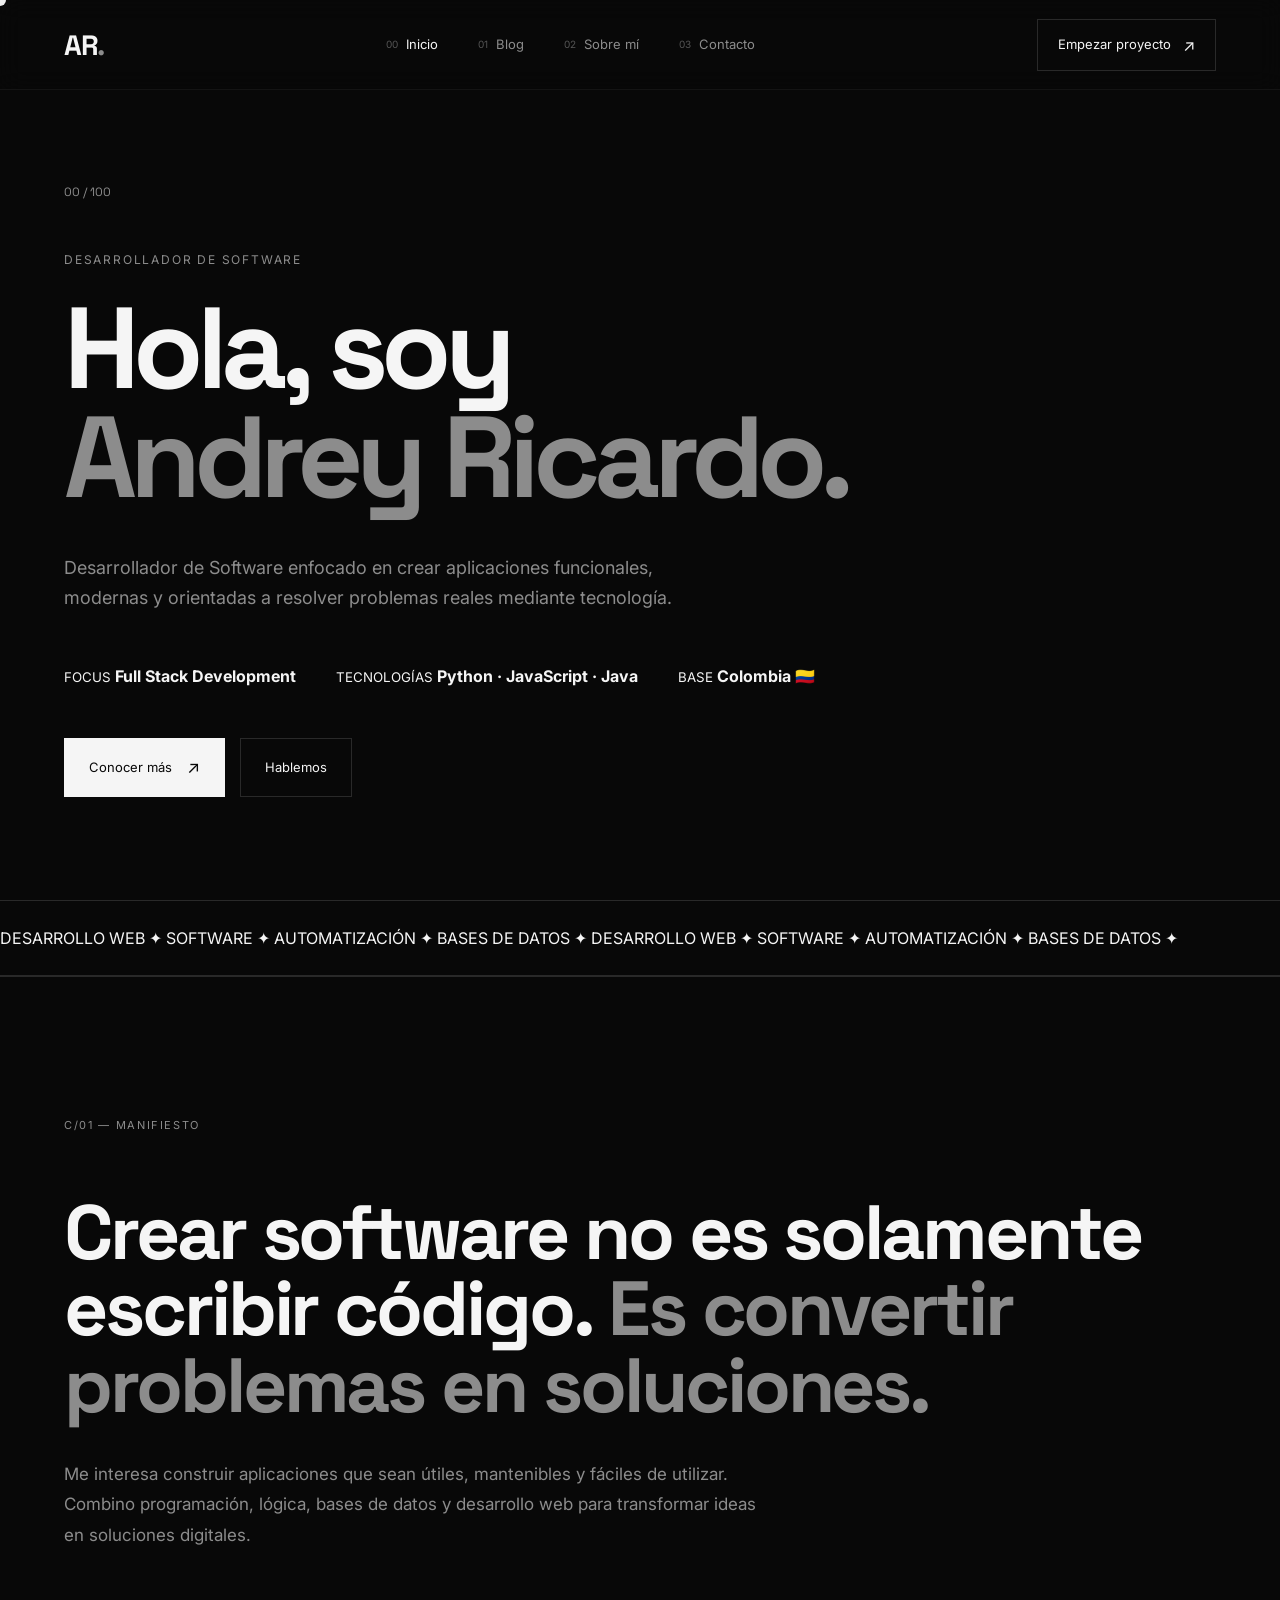
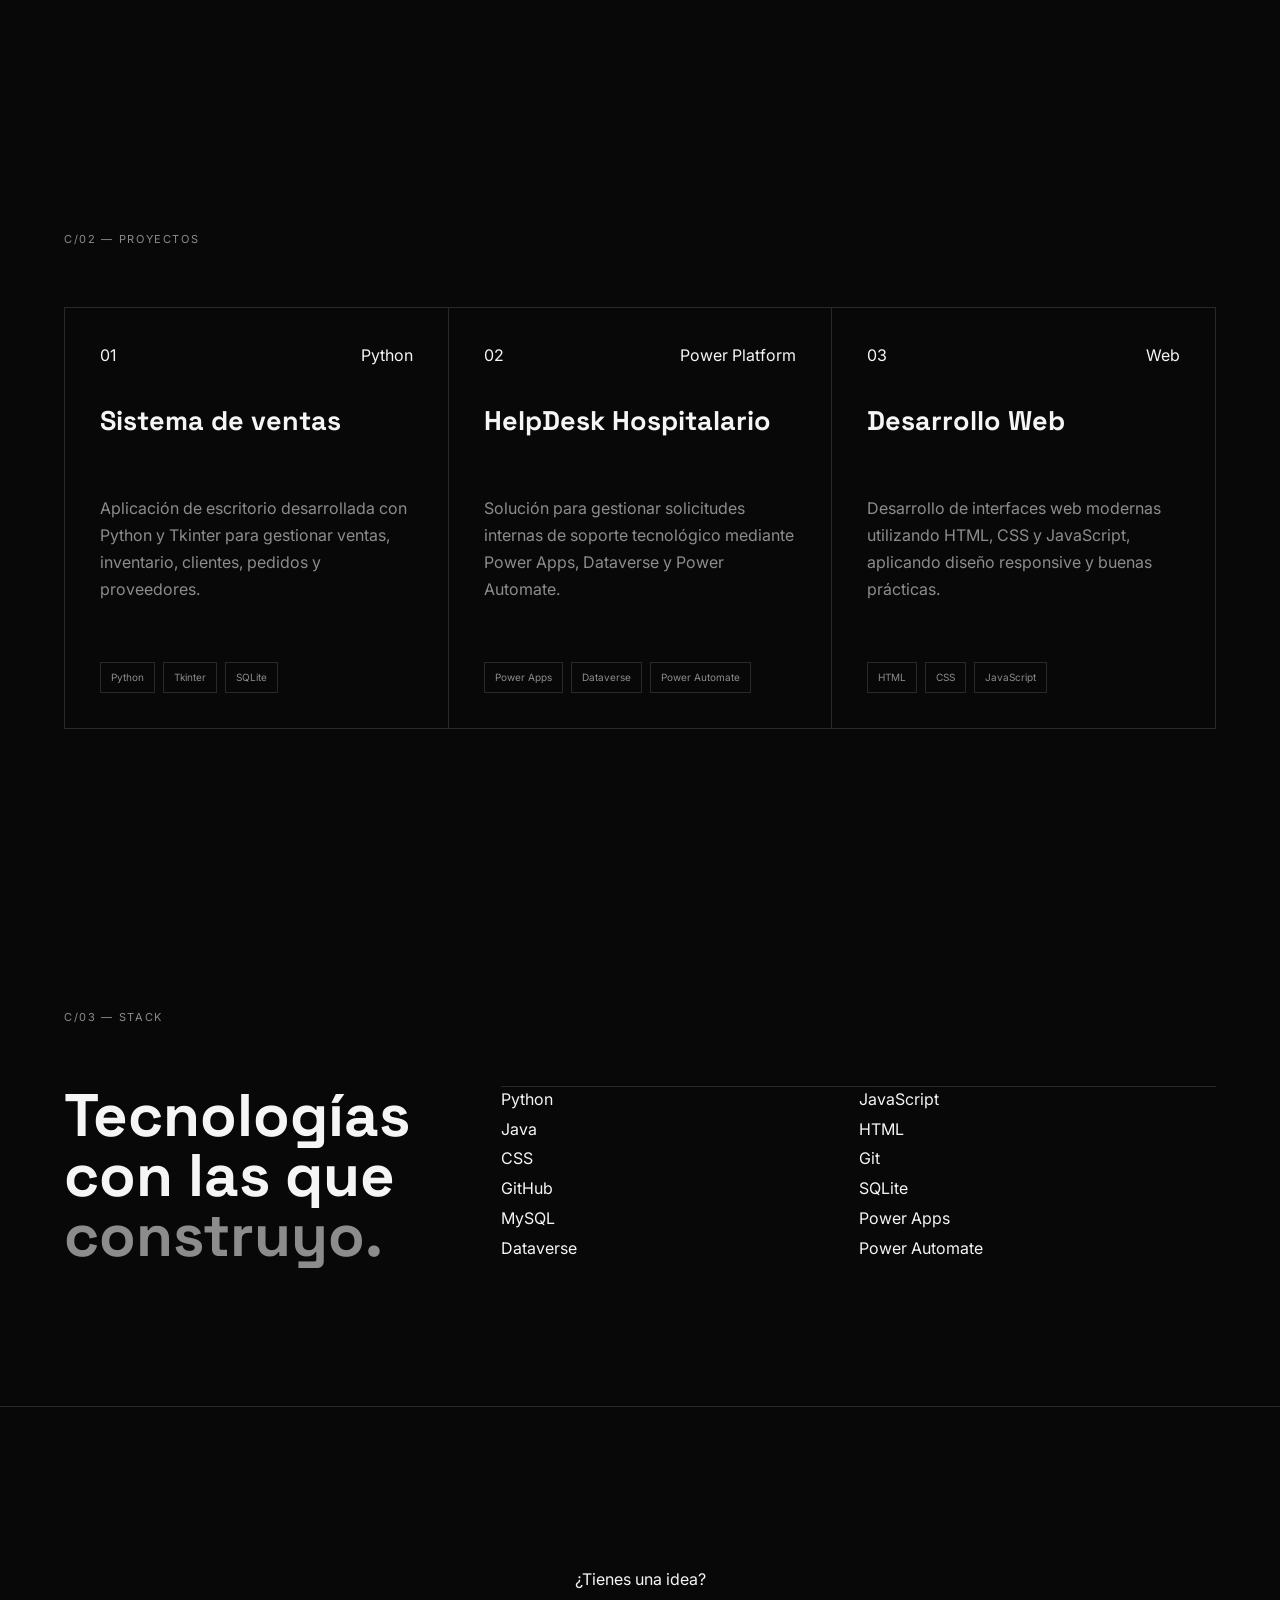
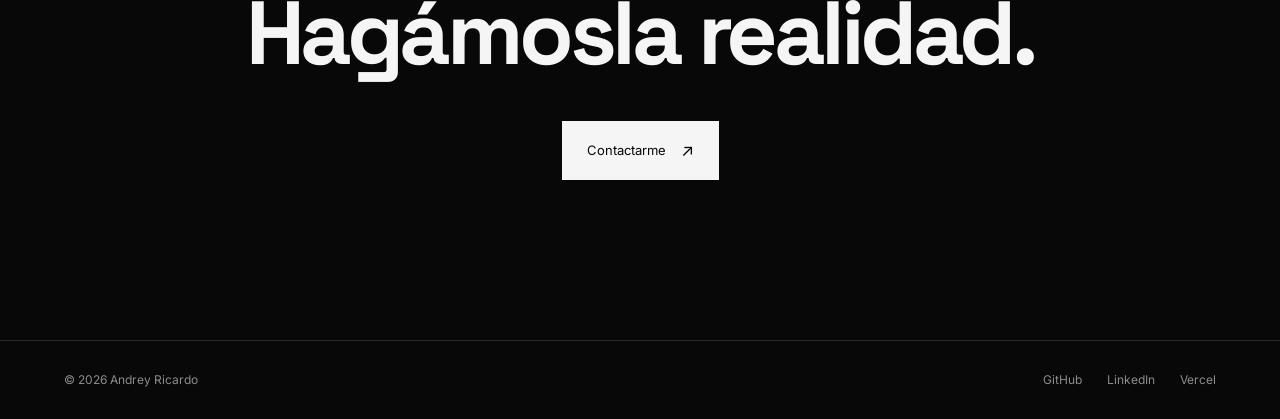
==== index.html @ fd251677 "Se agrega el proyecto" ====
<!DOCTYPE html>
<html lang="es">
<head>
    <meta charset="UTF-8">
    <meta name="viewport" content="width=device-width, initial-scale=1.0">

    <title>Andrey Ricardo | Desarrollador de Software</title>

    <meta
        name="description"
        content="Portafolio personal de Andrey Ricardo, Desarrollador de Software y Full Stack Developer."
    >

    <link rel="preconnect" href="https://fonts.googleapis.com">
    <link rel="preconnect" href="https://fonts.gstatic.com" crossorigin>

    <link
        href="https://fonts.googleapis.com/css2?family=Inter:wght@400;500;600;700&family=Space+Grotesk:wght@400;500;600;700&display=swap"
        rel="stylesheet"
    >

    <link rel="stylesheet" href="styles.css">
</head>

<body>

    <div class="cursor"></div>

    <!-- ================= HEADER ================= -->

    <header class="header">

        <a href="index.html" class="logo">
            AR<span>.</span>
        </a>

        <nav class="nav">

            <a href="index.html" class="nav-link active">
                <span>00</span> Inicio
            </a>

            <a href="blog.html" class="nav-link">
                <span>01</span> Blog
            </a>

            <a href="sobre-mi.html" class="nav-link">
                <span>02</span> Sobre mí
            </a>

            <a href="contacto.html" class="nav-link">
                <span>03</span> Contacto
            </a>

        </nav>

        <a href="contacto.html" class="header-button">
            Empezar proyecto
            <span>↗</span>
        </a>

        <button class="menu-button" id="menuButton">
            ☰
        </button>

    </header>


    <!-- ================= MENU MOVIL ================= -->

    <div class="mobile-menu" id="mobileMenu">

        <a href="index.html">00 — Inicio</a>
        <a href="blog.html">01 — Blog</a>
        <a href="sobre-mi.html">02 — Sobre mí</a>
        <a href="contacto.html">03 — Contacto</a>

    </div>


    <!-- ================= CONTENIDO ================= -->

    <main>

        <!-- HERO -->

        <section class="hero">

            <div class="hero-number">
                00 / 100
            </div>

            <div class="hero-content">

                <p class="eyebrow">
                    DESARROLLADOR DE SOFTWARE
                </p>

                <h1>
                    Hola, soy
                    <span>Andrey Ricardo.</span>
                </h1>

                <p class="hero-description">
                    Desarrollador de Software enfocado en crear aplicaciones
                    funcionales, modernas y orientadas a resolver problemas
                    reales mediante tecnología.
                </p>

                <div class="hero-info">

                    <div>
                        <small>FOCUS</small>
                        <strong>Full Stack Development</strong>
                    </div>

                    <div>
                        <small>TECNOLOGÍAS</small>
                        <strong>Python · JavaScript · Java</strong>
                    </div>

                    <div>
                        <small>BASE</small>
                        <strong>Colombia 🇨🇴</strong>
                    </div>

                </div>

                <div class="hero-buttons">

                    <a href="sobre-mi.html" class="button button-primary">
                        Conocer más
                        <span>↗</span>
                    </a>

                    <a href="contacto.html" class="button button-secondary">
                        Hablemos
                    </a>

                </div>

            </div>

        </section>


        <!-- MARQUEE -->

        <section class="marquee">

            <div class="marquee-content">

                DESARROLLO WEB ✦ SOFTWARE ✦ AUTOMATIZACIÓN ✦ BASES DE DATOS ✦
                DESARROLLO WEB ✦ SOFTWARE ✦ AUTOMATIZACIÓN ✦ BASES DE DATOS ✦

            </div>

        </section>


        <!-- MANIFIESTO -->

        <section class="section manifesto">

            <div class="section-label">
                C/01 — MANIFIESTO
            </div>

            <div class="manifesto-content">

                <h2>
                    Crear software no es solamente escribir código.
                    <span>Es convertir problemas en soluciones.</span>
                </h2>

                <p>
                    Me interesa construir aplicaciones que sean útiles,
                    mantenibles y fáciles de utilizar. Combino programación,
                    lógica, bases de datos y desarrollo web para transformar
                    ideas en soluciones digitales.
                </p>

            </div>

        </section>


        <!-- PROYECTOS -->

        <section class="section projects">

            <div class="section-label">
                C/02 — PROYECTOS
            </div>

            <div class="projects-grid">

                <article class="project-card">

                    <div class="project-top">
                        <span>01</span>
                        <span>Python</span>
                    </div>

                    <h3>
                        Sistema de ventas
                    </h3>

                    <p>
                        Aplicación de escritorio desarrollada con Python
                        y Tkinter para gestionar ventas, inventario,
                        clientes, pedidos y proveedores.
                    </p>

                    <div class="project-tags">
                        <span>Python</span>
                        <span>Tkinter</span>
                        <span>SQLite</span>
                    </div>

                </article>


                <article class="project-card">

                    <div class="project-top">
                        <span>02</span>
                        <span>Power Platform</span>
                    </div>

                    <h3>
                        HelpDesk Hospitalario
                    </h3>

                    <p>
                        Solución para gestionar solicitudes internas
                        de soporte tecnológico mediante Power Apps,
                        Dataverse y Power Automate.
                    </p>

                    <div class="project-tags">
                        <span>Power Apps</span>
                        <span>Dataverse</span>
                        <span>Power Automate</span>
                    </div>

                </article>


                <article class="project-card">

                    <div class="project-top">
                        <span>03</span>
                        <span>Web</span>
                    </div>

                    <h3>
                        Desarrollo Web
                    </h3>

                    <p>
                        Desarrollo de interfaces web modernas utilizando
                        HTML, CSS y JavaScript, aplicando diseño responsive
                        y buenas prácticas.
                    </p>

                    <div class="project-tags">
                        <span>HTML</span>
                        <span>CSS</span>
                        <span>JavaScript</span>
                    </div>

                </article>

            </div>

        </section>


        <!-- STACK -->

        <section class="section stack">

            <div class="section-label">
                C/03 — STACK
            </div>

            <div class="stack-content">

                <h2>
                    Tecnologías con las que
                    <span>construyo.</span>
                </h2>

                <div class="stack-grid">

                    <div>Python</div>
                    <div>JavaScript</div>
                    <div>Java</div>
                    <div>HTML</div>
                    <div>CSS</div>
                    <div>Git</div>
                    <div>GitHub</div>
                    <div>SQLite</div>
                    <div>MySQL</div>
                    <div>Power Apps</div>
                    <div>Dataverse</div>
                    <div>Power Automate</div>

                </div>

            </div>

        </section>


        <!-- CTA -->

        <section class="cta">

            <p>
                ¿Tienes una idea?
            </p>

            <h2>
                Hagámosla realidad.
            </h2>

            <a href="contacto.html" class="button button-primary">
                Contactarme
                <span>↗</span>
            </a>

        </section>

    </main>


    <!-- ================= FOOTER ================= -->

    <footer class="footer">

        <div>
            © 2026 Andrey Ricardo
        </div>

        <div class="footer-links">

            <a
                href="https://github.com/andrey300910"
                target="_blank"
                rel="noopener noreferrer"
            >
                GitHub
            </a>

            <a
                href="https://www.linkedin.com/in/andrey-ricardo-silva-8a6061210"
                target="_blank"
                rel="noopener noreferrer"
            >
                LinkedIn
            </a>

            <a
                href="https://vercel.com/andrey300910s-projects"
                target="_blank"
                rel="noopener noreferrer"
            >
                Vercel
            </a>

        </div>

    </footer>


    <script src="script.js"></script>

</body>
</html>
---- styles.css ----
/* ==========================================
   VARIABLES
========================================== */

:root {
    --background: #080808;
    --background-light: #101010;
    --text: #f5f5f5;
    --text-muted: #8c8c8c;
    --border: #292929;

    --font-main: "Inter", sans-serif;
    --font-title: "Space Grotesk", sans-serif;
}


/* ==========================================
   RESET
========================================== */

* {
    margin: 0;
    padding: 0;
    box-sizing: border-box;
}

html {
    scroll-behavior: smooth;
}

body {
    background: var(--background);
    color: var(--text);

    font-family: var(--font-main);

    line-height: 1.5;

    overflow-x: hidden;
}

body.loaded {
    opacity: 1;
}

a {
    color: inherit;
    text-decoration: none;
}

button,
input,
textarea {
    font-family: inherit;
}

button {
    border: none;
}

::selection {
    background: var(--text);
    color: var(--background);
}


/* ==========================================
   CURSOR
========================================== */

.cursor {
    position: fixed;

    width: 12px;
    height: 12px;

    background: var(--text);

    border-radius: 50%;

    pointer-events: none;

    transform: translate(-50%, -50%);

    z-index: 9999;

    mix-blend-mode: difference;

    transition:
        width 0.2s ease,
        height 0.2s ease;
}


/* ==========================================
   HEADER
========================================== */

.header {
    position: fixed;

    top: 0;
    left: 0;

    width: 100%;

    height: 90px;

    padding: 0 5vw;

    display: flex;

    align-items: center;

    justify-content: space-between;

    background: rgba(8, 8, 8, 0.88);

    backdrop-filter: blur(12px);

    border-bottom: 1px solid rgba(255, 255, 255, 0.05);

    z-index: 1000;
}


/* LOGO */

.logo {
    font-family: var(--font-title);

    font-size: 28px;

    font-weight: 700;

    letter-spacing: -0.05em;
}

.logo span {
    color: var(--text-muted);
}


/* NAV */

.nav {
    display: flex;

    align-items: center;

    gap: 40px;
}

.nav-link {
    display: flex;

    align-items: center;

    gap: 8px;

    color: var(--text-muted);

    font-size: 13px;

    transition: color 0.3s ease;
}

.nav-link span {
    color: #555;

    font-size: 10px;
}

.nav-link:hover,
.nav-link.active {
    color: var(--text);
}


/* HEADER BUTTON */

.header-button {
    display: flex;

    align-items: center;

    gap: 12px;

    padding: 13px 20px;

    border: 1px solid var(--border);

    font-size: 13px;

    transition:
        background 0.3s ease,
        color 0.3s ease;
}

.header-button span {
    font-size: 16px;
}

.header-button:hover {
    background: var(--text);

    color: var(--background);
}


/* MENU BUTTON */

.menu-button {
    display: none;

    background: transparent;

    color: var(--text);

    cursor: pointer;

    font-size: 13px;
}


/* MOBILE MENU */

.mobile-menu {
    display: none;

    position: fixed;

    top: 90px;
    left: 0;

    width: 100%;

    padding: 25px;

    background: var(--background);

    border-bottom: 1px solid var(--border);

    z-index: 999;
}

.mobile-menu a {
    display: block;

    padding: 18px 0;

    border-bottom: 1px solid var(--border);

    color: var(--text-muted);

    font-size: 14px;
}

.mobile-menu a:hover {
    color: var(--text);
}


/* ==========================================
   HERO
========================================== */

.hero {
    min-height: 100vh;

    padding: 180px 5vw 100px;

    display: flex;

    flex-direction: column;

    justify-content: center;
}

.hero-number {
    color: var(--text-muted);

    font-size: 12px;

    margin-bottom: 50px;

    font-family: var(--font-title);
}

.hero-content {
    max-width: 1100px;
}

.eyebrow {
    margin-bottom: 25px;

    color: var(--text-muted);

    font-size: 12px;

    letter-spacing: 0.15em;

    text-transform: uppercase;
}

.hero h1 {
    max-width: 1100px;

    font-family: var(--font-title);

    font-size: clamp(55px, 9vw, 125px);

    line-height: 0.95;

    letter-spacing: -0.06em;
}

.hero h1 span {
    display: block;

    color: var(--text-muted);
}

.hero-description {
    max-width: 650px;

    margin-top: 40px;

    color: var(--text-muted);

    font-size: 18px;

    line-height: 1.7;
}

.hero-info {
    display: flex;

    flex-wrap: wrap;

    gap: 40px;

    margin-top: 50px;
}

.hero-info-item {
    display: flex;

    flex-direction: column;

    gap: 8px;
}

.hero-info-item span:first-child {
    color: #555;

    font-size: 10px;

    text-transform: uppercase;

    letter-spacing: 0.1em;
}

.hero-info-item span:last-child {
    font-size: 14px;
}

.hero-buttons {
    display: flex;

    gap: 15px;

    margin-top: 50px;
}


/* ==========================================
   BUTTONS
========================================== */

.button {
    display: inline-flex;

    align-items: center;

    justify-content: center;

    gap: 15px;

    padding: 16px 24px;

    border: 1px solid var(--border);

    font-size: 13px;

    transition:
        background 0.3s ease,
        color 0.3s ease,
        border-color 0.3s ease;
}

.button span {
    font-size: 17px;
}

.button-primary {
    background: var(--text);

    color: var(--background);

    border-color: var(--text);
}

.button-primary:hover {
    background: transparent;

    color: var(--text);
}

.button-secondary {
    background: transparent;

    color: var(--text);
}

.button-secondary:hover {
    background: var(--text);

    color: var(--background);

    border-color: var(--text);
}


/* ==========================================
   MARQUEE
========================================== */

.marquee {
    width: 100%;

    overflow: hidden;

    border-top: 1px solid var(--border);

    border-bottom: 1px solid var(--border);

    padding: 25px 0;
}

.marquee-content {
    display: flex;

    width: max-content;

    gap: 50px;

    animation: marquee 25s linear infinite;
}

.marquee-content span {
    font-family: var(--font-title);

    font-size: 15px;

    text-transform: uppercase;

    letter-spacing: 0.08em;

    color: var(--text-muted);
}

@keyframes marquee {

    from {
        transform: translateX(0);
    }

    to {
        transform: translateX(-50%);
    }

}


/* ==========================================
   SECTIONS
========================================== */

.section {
    padding: 140px 5vw;
}

.section-label {
    margin-bottom: 60px;

    color: var(--text-muted);

    font-size: 11px;

    text-transform: uppercase;

    letter-spacing: 0.15em;
}


/* ==========================================
   MANIFESTO
========================================== */

.manifesto {
    border-top: 1px solid var(--border);
}

.manifesto-content {
    max-width: 1100px;
}

.manifesto h2 {
    font-family: var(--font-title);

    font-size: clamp(40px, 6vw, 80px);

    line-height: 1;

    letter-spacing: -0.04em;
}

.manifesto h2 span {
    color: var(--text-muted);
}

.manifesto p {
    max-width: 700px;

    margin-top: 35px;

    color: var(--text-muted);

    font-size: 17px;

    line-height: 1.8;
}


/* ==========================================
   PROJECTS
========================================== */

.projects-grid {
    display: grid;

    grid-template-columns: repeat(3, 1fr);

    gap: 1px;

    background: var(--border);

    border: 1px solid var(--border);
}

.project-card {
    min-height: 420px;

    padding: 35px;

    background: var(--background);

    display: flex;

    flex-direction: column;

    justify-content: space-between;

    transition: background 0.3s ease;
}

.project-card:hover {
    background: var(--background-light);
}

.project-top {
    display: flex;

    justify-content: space-between;

    align-items: flex-start;
}

.project-number {
    color: #555;

    font-size: 11px;
}

.project-icon {
    color: var(--text-muted);

    font-size: 25px;
}

.project-card h3 {
    margin-bottom: 20px;

    font-family: var(--font-title);

    font-size: 27px;
}

.project-card p {
    color: var(--text-muted);

    line-height: 1.7;
}

.project-tags {
    display: flex;

    flex-wrap: wrap;

    gap: 8px;

    margin-top: 25px;
}

.project-tags span {
    padding: 7px 10px;

    border: 1px solid var(--border);

    color: var(--text-muted);

    font-size: 10px;
}


/* ==========================================
   STACK
========================================== */

.stack-content {
    display: grid;

    grid-template-columns: 1fr 2fr;

    gap: 80px;
}

.stack-content h2 {
    font-family: var(--font-title);

    font-size: clamp(35px, 5vw, 60px);

    line-height: 1;
}

.stack-content h2 span {
    color: var(--text-muted);
}

.stack-grid {
    display: grid;

    grid-template-columns: repeat(2, 1fr);

    border-top: 1px solid var(--border);
}

.stack-item {
    padding: 25px 0;

    border-bottom: 1px solid var(--border);

    color: var(--text-muted);

    font-family: var(--font-title);

    transition: color 0.3s ease;
}

.stack-item:hover {
    color: var(--text);
}


/* ==========================================
   CTA
========================================== */

.cta {
    padding: 160px 5vw;

    border-top: 1px solid var(--border);

    text-align: center;
}

.cta-content {
    max-width: 900px;

    margin: 0 auto;
}

.cta h2 {
    margin-bottom: 45px;

    font-family: var(--font-title);

    font-size: clamp(45px, 7vw, 90px);

    line-height: 0.95;

    letter-spacing: -0.05em;
}

.cta h2 span {
    display: block;

    color: var(--text-muted);
}


/* ==========================================
   PAGE HERO
========================================== */

.page-hero {
    min-height: 70vh;

    padding: 180px 5vw 100px;

    display: grid;

    grid-template-columns: 100px 1fr;

    align-items: center;
}

.page-hero h1 {
    max-width: 900px;

    font-family: var(--font-title);

    font-size: clamp(55px, 9vw, 110px);

    line-height: 0.95;

    letter-spacing: -0.06em;
}

.page-hero h1 span {
    display: block;

    color: var(--text-muted);
}

.page-hero p:not(.eyebrow) {
    max-width: 650px;

    margin-top: 35px;

    color: var(--text-muted);

    font-size: 18px;

    line-height: 1.7;
}


/* ==========================================
   BLOG
========================================== */

.blog-grid {
    display: grid;

    grid-template-columns: repeat(2, 1fr);

    gap: 1px;

    background: var(--border);

    border: 1px solid var(--border);
}

.blog-card {
    min-height: 380px;

    padding: 35px;

    background: var(--background);

    display: flex;

    flex-direction: column;

    justify-content: space-between;

    transition: background 0.3s ease;
}

.blog-card:hover {
    background: var(--background-light);
}

.blog-number {
    color: #555;

    font-size: 12px;
}

.blog-content h2 {
    margin-bottom: 20px;

    font-family: var(--font-title);

    font-size: 30px;
}

.blog-content p {
    color: var(--text-muted);

    line-height: 1.7;
}

.read-more {
    margin-top: 30px;

    color: var(--text);

    font-size: 13px;
}


/* ==========================================
   SOBRE MÍ
========================================== */

.about-content {
    display: grid;

    grid-template-columns: 1fr 2fr;

    gap: 80px;
}

.about-content h2 {
    font-family: var(--font-title);

    font-size: clamp(40px, 6vw, 70px);

    line-height: 1;
}

.about-content h2 span {
    color: var(--text-muted);
}

.about-text p {
    margin-bottom: 25px;

    color: var(--text-muted);

    line-height: 1.8;
}


/* ==========================================
   TIMELINE
========================================== */

.timeline {
    margin-top: 100px;

    border-top: 1px solid var(--border);
}

.timeline-item {
    display: grid;

    grid-template-columns: 100px 1fr;

    gap: 40px;

    padding: 35px 0;

    border-bottom: 1px solid var(--border);
}

.timeline-number {
    color: #555;

    font-family: var(--font-title);
}

.timeline-item h3 {
    margin-bottom: 10px;

    font-family: var(--font-title);

    font-size: 20px;
}

.timeline-item p {
    color: var(--text-muted);

    line-height: 1.7;
}


/* ==========================================
   SKILLS
========================================== */

.skills-list {
    display: grid;

    grid-template-columns: repeat(2, 1fr);

    border-top: 1px solid var(--border);
}

.skills-list div {
    padding: 25px 0;

    border-bottom: 1px solid var(--border);

    color: var(--text-muted);

    font-family: var(--font-title);

    font-size: 18px;
}


/* ==========================================
   CONTACTO
========================================== */

.contact-grid {
    display: grid;

    grid-template-columns: repeat(2, 1fr);

    gap: 1px;

    background: var(--border);

    border: 1px solid var(--border);
}

.contact-card {
    padding: 35px;

    min-height: 220px;

    background: var(--background);

    display: flex;

    flex-direction: column;

    justify-content: space-between;

    transition: background 0.3s ease;
}

.contact-card:hover {
    background: var(--background-light);
}

.contact-card small {
    color: #555;

    text-transform: uppercase;

    letter-spacing: 0.1em;

    font-size: 10px;
}

.contact-card h3 {
    font-family: var(--font-title);

    font-size: 25px;
}

.contact-card p {
    color: var(--text-muted);

    font-size: 14px;
}

.contact-card a {
    color: var(--text);

    font-size: 13px;
}


/* ==========================================
   CONTACT FORM
========================================== */

.contact-form-container {
    max-width: 900px;

    margin: 100px auto 0;
}

.contact-form {
    display: grid;

    gap: 30px;
}

.form-group {
    margin-bottom: 35px;
}

.form-group label {
    display: block;

    margin-bottom: 12px;

    color: var(--text);

    font-size: 14px;
}

.form-group input,
.form-group textarea {
    width: 100%;

    background: transparent;

    border: 1px solid var(--border);

    color: var(--text);

    padding: 18px;

    outline: none;

    transition: border-color 0.3s ease;
}

.form-group input:focus,
.form-group textarea:focus {
    border-color: var(--text-muted);
}

.form-group textarea {
    min-height: 180px;

    resize: vertical;
}

.form-message {
    margin-top: 20px;

    color: var(--text-muted);
}


/* ==========================================
   BRIEF DE PROYECTO
========================================== */

.brief-section {
    padding: 80px 5vw 120px;
}

.brief-container {
    max-width: 1000px;

    margin: 0 auto;
}


/* ==========================================
   PROGRESO
========================================== */

.brief-progress {
    display: flex;

    align-items: center;

    margin-bottom: 80px;
}

.brief-progress-item {
    display: flex;

    align-items: center;

    gap: 12px;

    color: var(--text-muted);

    font-size: 13px;

    text-transform: uppercase;

    letter-spacing: 0.08em;

    transition: 0.3s ease;
}

.brief-progress-item span {
    width: 36px;

    height: 36px;

    border: 1px solid var(--border);

    display: flex;

    align-items: center;

    justify-content: center;

    font-size: 11px;
}

.brief-progress-item.active {
    color: var(--text);
}

.brief-progress-item.active span {
    background: var(--text);

    color: var(--background);

    border-color: var(--text);
}

.brief-line {
    width: 100px;

    height: 1px;

    background: var(--border);

    margin: 0 25px;
}


/* ==========================================
   PASOS
========================================== */

.brief-step {
    display: none;
}

.brief-step.active {
    display: block;

    animation: briefFade 0.4s ease;
}

@keyframes briefFade {

    from {
        opacity: 0;

        transform: translateY(15px);
    }

    to {
        opacity: 1;

        transform: translateY(0);
    }

}


/* ==========================================
   ENCABEZADO BRIEF
========================================== */

.brief-heading {
    display: flex;

    gap: 30px;

    margin-bottom: 70px;
}

.brief-code {
    color: var(--text-muted);

    font-family: var(--font-title);

    font-size: 14px;

    padding-top: 8px;
}

.brief-heading h2 {
    margin: 0 0 15px;

    font-family: var(--font-title);

    font-size: clamp(32px, 5vw, 60px);

    line-height: 1;
}

.brief-heading p {
    max-width: 600px;

    color: var(--text-muted);

    line-height: 1.7;
}


/* ==========================================
   CAMPOS BRIEF
========================================== */

.brief-section .form-group {
    margin-bottom: 55px;
}

.brief-section .form-group > label {
    display: block;

    margin-bottom: 15px;

    color: var(--text);

    font-family: var(--font-title);

    font-size: 18px;
}

.brief-section .form-group input[type="text"],
.brief-section .form-group input[type="email"],
.brief-section .form-group textarea {
    width: 100%;

    box-sizing: border-box;

    background: transparent;

    border: 1px solid var(--border);

    color: var(--text);

    padding: 20px;

    font-family: var(--font-main);

    font-size: 16px;

    outline: none;

    transition: 0.3s ease;
}

.brief-section .form-group textarea {
    resize: vertical;

    min-height: 180px;
}

.brief-section .form-group input:focus,
.brief-section .form-group textarea:focus {
    border-color: var(--text-muted);
}

.brief-section .form-group input::placeholder,
.brief-section .form-group textarea::placeholder {
    color: #555;
}


/* ==========================================
   OPCIONES BRIEF
========================================== */

.option-grid {
    display: grid;

    grid-template-columns: repeat(2, 1fr);

    gap: 12px;
}

.option-card {
    position: relative;

    cursor: pointer;
}

.option-card input {
    position: absolute;

    opacity: 0;

    pointer-events: none;
}

.option-card span {
    display: flex;

    align-items: center;

    min-height: 25px;

    padding: 22px;

    border: 1px solid var(--border);

    color: var(--text-muted);

    transition: 0.3s ease;
}

.option-card:hover span {
    border-color: #555;

    color: var(--text);
}

.option-card input:checked + span {
    border-color: var(--text);

    background: var(--text);

    color: var(--background);
}


/* ==========================================
   BOTONES BRIEF
========================================== */

.brief-actions {
    display: flex;

    justify-content: space-between;

    align-items: center;

    gap: 20px;

    margin-top: 60px;
}

.brief-actions .button {
    cursor: pointer;
}

.brief-actions button:disabled {
    opacity: 0.6;

    cursor: wait;
}


/* ==========================================
   RESUMEN BRIEF
========================================== */

.brief-summary {
    border-top: 1px solid var(--border);

    border-bottom: 1px solid var(--border);

    margin-top: 70px;
}

.summary-header {
    padding: 25px 0;

    font-family: var(--font-title);

    font-size: 20px;

    border-bottom: 1px solid var(--border);
}

.summary-row {
    display: flex;

    justify-content: space-between;

    gap: 30px;

    padding: 22px 0;

    border-bottom: 1px solid var(--border);
}

.summary-row:last-child {
    border-bottom: none;
}

.summary-row span {
    color: var(--text-muted);
}

.summary-row strong {
    text-align: right;

    max-width: 60%;

    font-weight: 500;
}


/* ==========================================
   MENSAJE BRIEF
========================================== */

.brief-section .form-message {
    margin-top: 25px;

    color: var(--text-muted);

    line-height: 1.6;
}


/* ==========================================
   ANTI-SPAM
========================================== */

.form-honeypot {
    position: absolute;

    left: -9999px;

    width: 1px;

    height: 1px;

    opacity: 0;

    pointer-events: none;
}


/* ==========================================
   FOOTER
========================================== */

.footer {
    padding: 30px 5vw;

    border-top: 1px solid var(--border);

    display: flex;

    justify-content: space-between;

    align-items: center;

    color: var(--text-muted);

    font-size: 12px;
}

.footer-links {
    display: flex;

    gap: 25px;
}

.footer-links a {
    transition: color 0.3s ease;
}

.footer-links a:hover {
    color: var(--text);
}


/* ==========================================
   RESPONSIVE
========================================== */

@media (max-width: 900px) {

    .nav,
    .header-button {
        display: none;
    }

    .menu-button {
        display: block;
    }


    .projects-grid {
        grid-template-columns: 1fr;
    }


    .stack-content {
        grid-template-columns: 1fr;

        gap: 50px;
    }


    .about-content {
        grid-template-columns: 1fr;

        gap: 50px;
    }


    .page-hero {
        grid-template-columns: 1fr;

        gap: 30px;
    }


    .page-hero .hero-number {
        margin-bottom: 0;
    }

}


/* ==========================================
   MOBILE
========================================== */

@media (max-width: 700px) {

    .header {
        height: 75px;

        padding: 0 20px;
    }


    .mobile-menu {
        top: 75px;
    }


    .cursor {
        display: none;
    }


    .hero {
        padding: 140px 20px 80px;
    }


    .hero h1 {
        font-size: clamp(48px, 15vw, 75px);
    }


    .hero-description {
        font-size: 16px;
    }


    .hero-info {
        flex-direction: column;

        gap: 20px;
    }


    .hero-buttons {
        flex-direction: column;

        align-items: stretch;
    }


    .hero-buttons .button {
        width: 100%;
    }


    .section {
        padding: 90px 20px;
    }


    .manifesto h2 {
        font-size: 45px;
    }


    .projects-grid {
        grid-template-columns: 1fr;
    }


    .project-card {
        min-height: 350px;
    }


    .stack-grid {
        grid-template-columns: 1fr;
    }


    .page-hero {
        min-height: auto;

        padding: 140px 20px 80px;
    }


    .page-hero h1 {
        font-size: clamp(48px, 14vw, 75px);
    }


    .blog-grid {
        grid-template-columns: 1fr;
    }


    .contact-grid {
        grid-template-columns: 1fr;
    }


    .skills-list {
        grid-template-columns: 1fr;
    }


    .timeline-item {
        grid-template-columns: 1fr;

        gap: 10px;
    }


    .cta {
        padding: 100px 20px;
    }


    .cta h2 {
        font-size: 50px;
    }


    .footer {
        flex-direction: column;

        gap: 20px;

        align-items: flex-start;
    }


    /* ======================================
       BRIEF MOBILE
    ====================================== */

    .brief-section {
        padding: 60px 20px 80px;
    }


    .brief-progress {
        margin-bottom: 60px;
    }


    .brief-progress-item {
        font-size: 10px;
    }


    .brief-progress-item span {
        width: 30px;

        height: 30px;
    }


    .brief-line {
        width: 40px;

        margin: 0 12px;
    }


    .brief-heading {
        gap: 15px;

        margin-bottom: 50px;
    }


    .brief-heading h2 {
        font-size: 36px;
    }


    .option-grid {
        grid-template-columns: 1fr;
    }


    .brief-actions {
        flex-direction: column-reverse;

        align-items: stretch;
    }


    .brief-actions .button {
        width: 100%;

        justify-content: center;
    }


    .summary-row {
        flex-direction: column;

        gap: 8px;
    }


    .summary-row strong {
        max-width: 100%;

        text-align: left;
    }

}
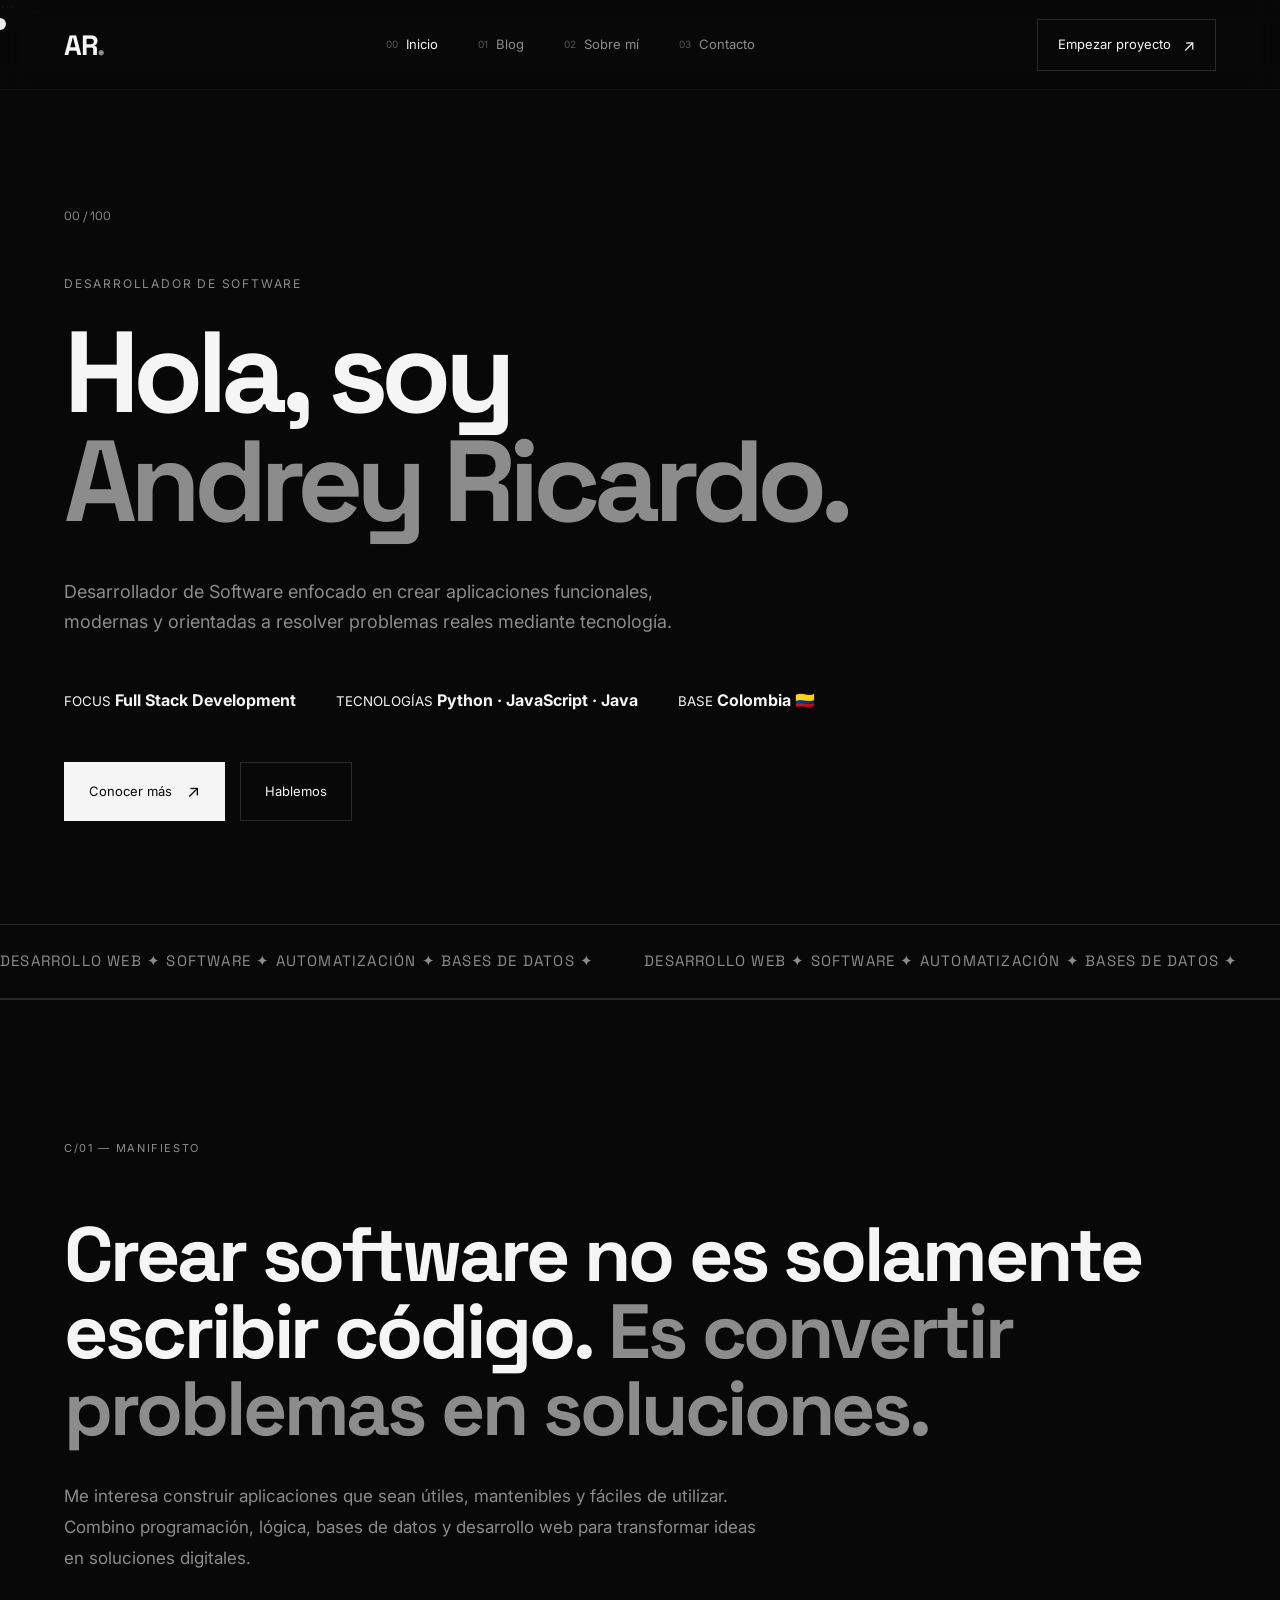
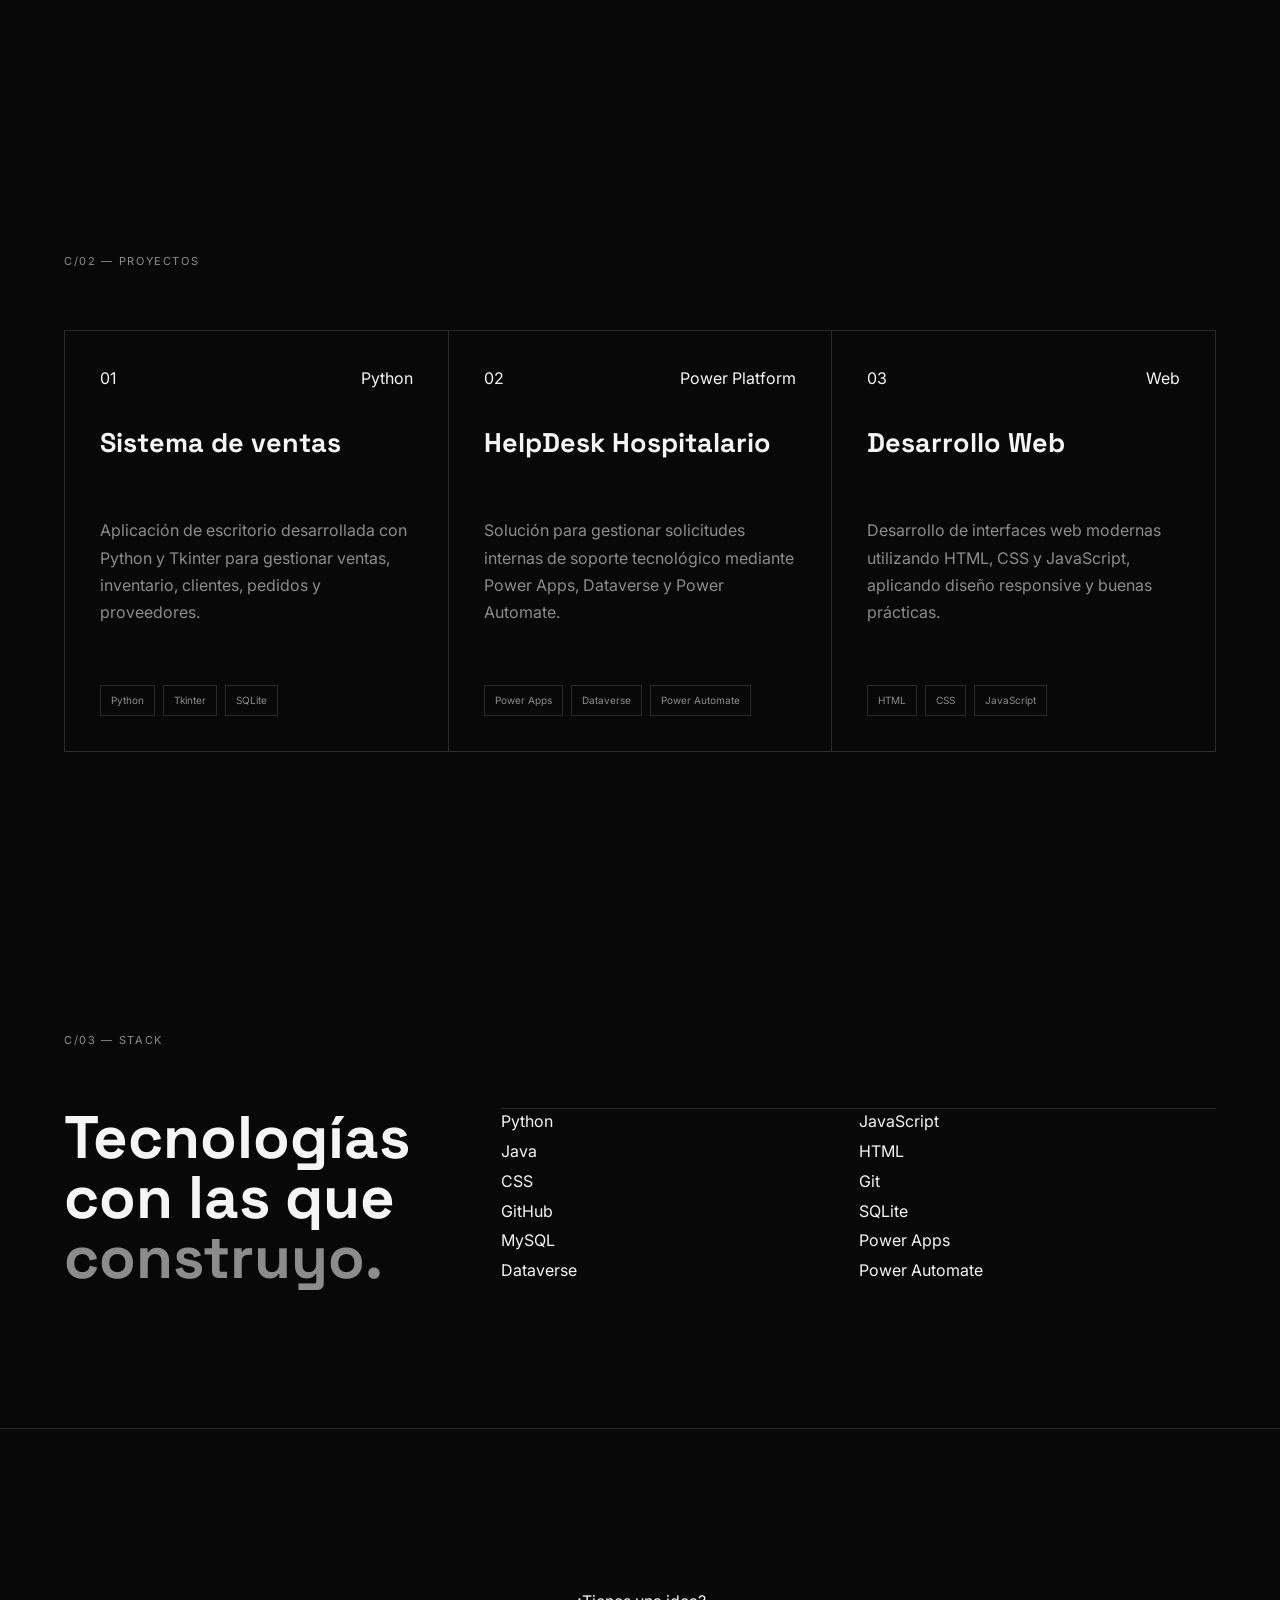
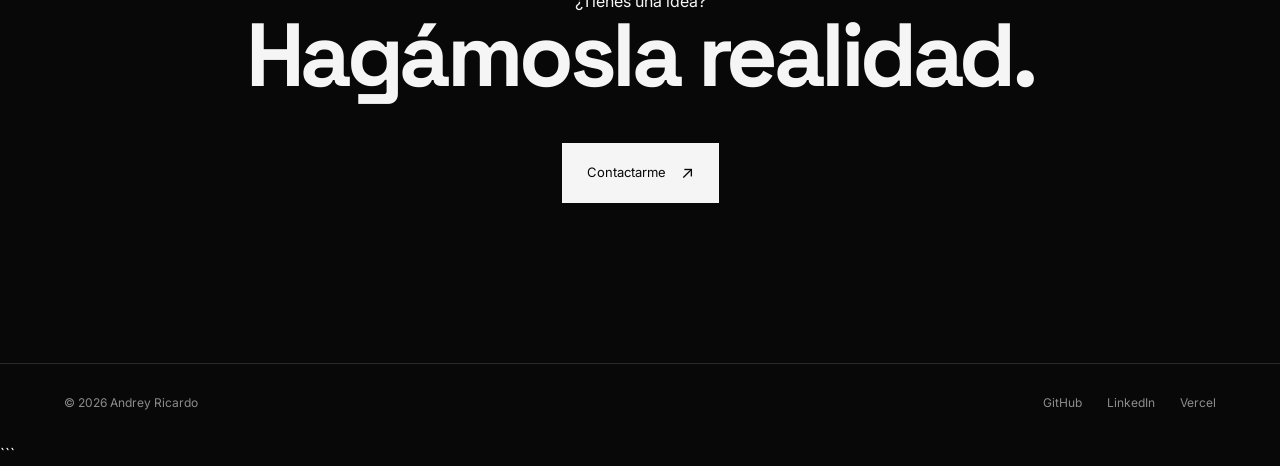
==== commit 805aea27: "feat: improve portfolio SEO" ====
--- a/index.html
+++ b/index.html
@@ -1,382 +1,706 @@
 <!DOCTYPE html>
+
 <html lang="es">
+
 <head>
     <meta charset="UTF-8">
+
     <meta name="viewport" content="width=device-width, initial-scale=1.0">
 
-    <title>Andrey Ricardo | Desarrollador de Software</title>
+    <title>Andrey Ricardo | Desarrollador de Software · Full Stack Developer</title>
 
     <meta
         name="description"
-        content="Portafolio personal de Andrey Ricardo, Desarrollador de Software y Full Stack Developer."
-    >
-
+        content="Portafolio de Andrey Ricardo, Desarrollador de Software y Full Stack Developer en Colombia. Desarrollo web, Python, JavaScript, Java, automatización, bases de datos y soluciones de software."
+    >
+
+    <meta name="author" content="Andrey Ricardo">
+    <meta name="robots" content="index, follow">
+    <meta name="language" content="Spanish">
+    <meta name="theme-color" content="#080808">
+
+    <!-- Canonical -->
+    <link rel="canonical" href="https://andrey-portafolio.vercel.app/">
+
+    <!-- Favicon -->
+    <link rel="icon" type="image/svg+xml" href="assets/img/favicon.svg">
+    <link rel="icon" type="image/png" sizes="512x512" href="assets/img/favicon-512.png">
+    <link rel="icon" type="image/png" sizes="32x32" href="assets/img/favicon-32.png">
+    <link rel="icon" type="image/png" sizes="16x16" href="assets/img/favicon-16.png">
+    <link rel="alternate icon" href="assets/img/favicon.ico">
+    <link rel="apple-touch-icon" sizes="180x180" href="assets/img/favicon-180.png">
+
+    <!-- Open Graph -->
+    <meta property="og:type" content="website">
+    <meta property="og:title" content="Andrey Ricardo | Desarrollador de Software · Full Stack Developer">
+    <meta
+        property="og:description"
+        content="Portafolio profesional de Andrey Ricardo. Desarrollo web, automatización, bases de datos y soluciones Full Stack."
+    >
+    <meta property="og:url" content="https://andrey-portafolio.vercel.app/">
+    <meta property="og:site_name" content="Andrey Ricardo">
+    <meta property="og:locale" content="es_CO">
+    <meta property="og:image" content="https://andrey-portafolio.vercel.app/assets/img/og-image.png">
+    <meta property="og:image:width" content="1200">
+    <meta property="og:image:height" content="630">
+    <meta property="og:image:alt" content="Andrey Ricardo - Desarrollador de Software y Full Stack Developer">
+
+    <!-- Twitter / X -->
+    <meta name="twitter:card" content="summary_large_image">
+    <meta name="twitter:title" content="Andrey Ricardo | Desarrollador de Software · Full Stack Developer">
+    <meta
+        name="twitter:description"
+        content="Portafolio profesional de Andrey Ricardo. Desarrollo web, automatización, bases de datos y soluciones Full Stack."
+    >
+    <meta name="twitter:image" content="https://andrey-portafolio.vercel.app/assets/img/og-image.png">
+
+    <!-- Tipografía -->
     <link rel="preconnect" href="https://fonts.googleapis.com">
     <link rel="preconnect" href="https://fonts.gstatic.com" crossorigin>
-
     <link
         href="https://fonts.googleapis.com/css2?family=Inter:wght@400;500;600;700&family=Space+Grotesk:wght@400;500;600;700&display=swap"
         rel="stylesheet"
     >
 
+    <!-- CSS -->
     <link rel="stylesheet" href="styles.css">
+
+    <!-- Datos estructurados -->
+    <script type="application/ld+json">
+    {
+        "@context": "https://schema.org",
+        "@type": "Person",
+        "name": "Andrey Ricardo",
+        "url": "https://andrey-portafolio.vercel.app/",
+        "jobTitle": "Desarrollador de Software · Full Stack Developer",
+        "description": "Desarrollador de Software y Full Stack Developer especializado en desarrollo web, automatización, bases de datos y soluciones de software.",
+        "address": {
+            "@type": "PostalAddress",
+            "addressCountry": "CO"
+        },
+        "sameAs": [
+            "https://github.com/andrey300910",
+            "https://www.linkedin.com/in/andrey-ricardo-silva-8a6061210",
+            "https://www.instagram.com/andreyricardo30"
+        ],
+        "knowsAbout": [
+            "Python",
+            "JavaScript",
+            "Java",
+            "HTML",
+            "CSS",
+            "Desarrollo Web",
+            "Bases de Datos",
+            "Automatización",
+            "Power Apps",
+            "Dataverse",
+            "Power Automate"
+        ]
+    }
+    </script>
 </head>
 
 <body>
 
-    <div class="cursor"></div>
-
-    <!-- ================= HEADER ================= -->
-
-    <header class="header">
-
-        <a href="index.html" class="logo">
-            AR<span>.</span>
+```
+<!-- ================= CURSOR ================= -->
+
+<div
+    class="cursor"
+    aria-hidden="true"
+></div>
+
+
+<!-- ================= HEADER ================= -->
+
+<header class="header">
+
+    <a
+        href="index.html"
+        class="logo"
+        aria-label="Andrey Ricardo - Inicio"
+    >
+        AR<span>.</span>
+    </a>
+
+
+    <nav
+        class="nav"
+        aria-label="Navegación principal"
+    >
+
+        <a
+            href="index.html"
+            class="nav-link active"
+            aria-current="page"
+        >
+            <span>00</span>
+            Inicio
         </a>
 
-        <nav class="nav">
-
-            <a href="index.html" class="nav-link active">
-                <span>00</span> Inicio
-            </a>
-
-            <a href="blog.html" class="nav-link">
-                <span>01</span> Blog
-            </a>
-
-            <a href="sobre-mi.html" class="nav-link">
-                <span>02</span> Sobre mí
-            </a>
-
-            <a href="contacto.html" class="nav-link">
-                <span>03</span> Contacto
-            </a>
-
-        </nav>
-
-        <a href="contacto.html" class="header-button">
-            Empezar proyecto
+        <a
+            href="blog.html"
+            class="nav-link"
+        >
+            <span>01</span>
+            Blog
+        </a>
+
+        <a
+            href="sobre-mi.html"
+            class="nav-link"
+        >
+            <span>02</span>
+            Sobre mí
+        </a>
+
+        <a
+            href="contacto.html"
+            class="nav-link"
+        >
+            <span>03</span>
+            Contacto
+        </a>
+
+    </nav>
+
+
+    <a
+        href="contacto.html"
+        class="header-button"
+    >
+        Empezar proyecto
+        <span>↗</span>
+    </a>
+
+
+    <button
+        class="menu-button"
+        id="menuButton"
+        type="button"
+        aria-label="Abrir menú"
+        aria-controls="mobileMenu"
+        aria-expanded="false"
+    >
+        ☰
+    </button>
+
+</header>
+
+
+<!-- ================= MENU MOVIL ================= -->
+
+<div
+    class="mobile-menu"
+    id="mobileMenu"
+    aria-label="Menú móvil"
+>
+
+    <a href="index.html">
+        00 — Inicio
+    </a>
+
+    <a href="blog.html">
+        01 — Blog
+    </a>
+
+    <a href="sobre-mi.html">
+        02 — Sobre mí
+    </a>
+
+    <a href="contacto.html">
+        03 — Contacto
+    </a>
+
+</div>
+
+
+<!-- ================= CONTENIDO ================= -->
+
+<main>
+
+    <!-- ================= HERO ================= -->
+
+    <section
+        class="hero"
+        aria-labelledby="hero-title"
+    >
+
+        <div
+            class="hero-number"
+            aria-hidden="true"
+        >
+            00 / 100
+        </div>
+
+
+        <div class="hero-content">
+
+            <p class="eyebrow">
+                DESARROLLADOR DE SOFTWARE
+            </p>
+
+
+            <h1 id="hero-title">
+
+                Hola, soy
+
+                <span>
+                    Andrey Ricardo.
+                </span>
+
+            </h1>
+
+
+            <p class="hero-description">
+
+                Desarrollador de Software enfocado en crear
+                aplicaciones funcionales, modernas y orientadas
+                a resolver problemas reales mediante tecnología.
+
+            </p>
+
+
+            <div class="hero-info">
+
+                <div>
+
+                    <small>
+                        FOCUS
+                    </small>
+
+                    <strong>
+                        Full Stack Development
+                    </strong>
+
+                </div>
+
+
+                <div>
+
+                    <small>
+                        TECNOLOGÍAS
+                    </small>
+
+                    <strong>
+                        Python · JavaScript · Java
+                    </strong>
+
+                </div>
+
+
+                <div>
+
+                    <small>
+                        BASE
+                    </small>
+
+                    <strong>
+                        Colombia 🇨🇴
+                    </strong>
+
+                </div>
+
+            </div>
+
+
+            <div class="hero-buttons">
+
+                <a
+                    href="sobre-mi.html"
+                    class="button button-primary"
+                >
+                    Conocer más
+                    <span>↗</span>
+                </a>
+
+
+                <a
+                    href="contacto.html"
+                    class="button button-secondary"
+                >
+                    Hablemos
+                </a>
+
+            </div>
+
+        </div>
+
+    </section>
+
+
+    <!-- ================= MARQUEE ================= -->
+
+    <section
+        class="marquee"
+        aria-label="Áreas de desarrollo"
+    >
+
+        <div class="marquee-content">
+
+            <span>
+                DESARROLLO WEB ✦ SOFTWARE ✦ AUTOMATIZACIÓN ✦ BASES DE DATOS ✦
+            </span>
+
+            <span aria-hidden="true">
+                DESARROLLO WEB ✦ SOFTWARE ✦ AUTOMATIZACIÓN ✦ BASES DE DATOS ✦
+            </span>
+
+        </div>
+
+    </section>
+
+
+    <!-- ================= MANIFIESTO ================= -->
+
+    <section
+        class="section manifesto"
+        aria-labelledby="manifesto-title"
+    >
+
+        <div class="section-label">
+            C/01 — MANIFIESTO
+        </div>
+
+
+        <div class="manifesto-content">
+
+            <h2 id="manifesto-title">
+
+                Crear software no es solamente escribir código.
+
+                <span>
+                    Es convertir problemas en soluciones.
+                </span>
+
+            </h2>
+
+
+            <p>
+
+                Me interesa construir aplicaciones que sean útiles,
+                mantenibles y fáciles de utilizar. Combino programación,
+                lógica, bases de datos y desarrollo web para transformar
+                ideas en soluciones digitales.
+
+            </p>
+
+        </div>
+
+    </section>
+
+
+    <!-- ================= PROYECTOS ================= -->
+
+    <section
+        class="section projects"
+        aria-labelledby="projects-title"
+    >
+
+        <div
+            class="section-label"
+            id="projects-title"
+        >
+            C/02 — PROYECTOS
+        </div>
+
+
+        <div class="projects-grid">
+
+
+            <!-- PROYECTO 01 -->
+
+            <article class="project-card">
+
+                <div class="project-top">
+
+                    <span>
+                        01
+                    </span>
+
+                    <span>
+                        Python
+                    </span>
+
+                </div>
+
+
+                <h3>
+                    Sistema de ventas
+                </h3>
+
+
+                <p>
+
+                    Aplicación de escritorio desarrollada con Python
+                    y Tkinter para gestionar ventas, inventario,
+                    clientes, pedidos y proveedores.
+
+                </p>
+
+
+                <div class="project-tags">
+
+                    <span>
+                        Python
+                    </span>
+
+                    <span>
+                        Tkinter
+                    </span>
+
+                    <span>
+                        SQLite
+                    </span>
+
+                </div>
+
+            </article>
+
+
+            <!-- PROYECTO 02 -->
+
+            <article class="project-card">
+
+                <div class="project-top">
+
+                    <span>
+                        02
+                    </span>
+
+                    <span>
+                        Power Platform
+                    </span>
+
+                </div>
+
+
+                <h3>
+                    HelpDesk Hospitalario
+                </h3>
+
+
+                <p>
+
+                    Solución para gestionar solicitudes internas
+                    de soporte tecnológico mediante Power Apps,
+                    Dataverse y Power Automate.
+
+                </p>
+
+
+                <div class="project-tags">
+
+                    <span>
+                        Power Apps
+                    </span>
+
+                    <span>
+                        Dataverse
+                    </span>
+
+                    <span>
+                        Power Automate
+                    </span>
+
+                </div>
+
+            </article>
+
+
+            <!-- PROYECTO 03 -->
+
+            <article class="project-card">
+
+                <div class="project-top">
+
+                    <span>
+                        03
+                    </span>
+
+                    <span>
+                        Web
+                    </span>
+
+                </div>
+
+
+                <h3>
+                    Desarrollo Web
+                </h3>
+
+
+                <p>
+
+                    Desarrollo de interfaces web modernas utilizando
+                    HTML, CSS y JavaScript, aplicando diseño responsive
+                    y buenas prácticas.
+
+                </p>
+
+
+                <div class="project-tags">
+
+                    <span>
+                        HTML
+                    </span>
+
+                    <span>
+                        CSS
+                    </span>
+
+                    <span>
+                        JavaScript
+                    </span>
+
+                </div>
+
+            </article>
+
+
+        </div>
+
+    </section>
+
+
+    <!-- ================= STACK ================= -->
+
+    <section
+        class="section stack"
+        aria-labelledby="stack-title"
+    >
+
+        <div class="section-label">
+            C/03 — STACK
+        </div>
+
+
+        <div class="stack-content">
+
+
+            <h2 id="stack-title">
+
+                Tecnologías con las que
+
+                <span>
+                    construyo.
+                </span>
+
+            </h2>
+
+
+            <div class="stack-grid">
+
+                <div>Python</div>
+
+                <div>JavaScript</div>
+
+                <div>Java</div>
+
+                <div>HTML</div>
+
+                <div>CSS</div>
+
+                <div>Git</div>
+
+                <div>GitHub</div>
+
+                <div>SQLite</div>
+
+                <div>MySQL</div>
+
+                <div>Power Apps</div>
+
+                <div>Dataverse</div>
+
+                <div>Power Automate</div>
+
+            </div>
+
+        </div>
+
+    </section>
+
+
+    <!-- ================= CTA ================= -->
+
+    <section
+        class="cta"
+        aria-labelledby="cta-title"
+    >
+
+        <p>
+            ¿Tienes una idea?
+        </p>
+
+
+        <h2 id="cta-title">
+            Hagámosla realidad.
+        </h2>
+
+
+        <a
+            href="contacto.html"
+            class="button button-primary"
+        >
+            Contactarme
             <span>↗</span>
         </a>
 
-        <button class="menu-button" id="menuButton">
-            ☰
-        </button>
-
-    </header>
-
-
-    <!-- ================= MENU MOVIL ================= -->
-
-    <div class="mobile-menu" id="mobileMenu">
-
-        <a href="index.html">00 — Inicio</a>
-        <a href="blog.html">01 — Blog</a>
-        <a href="sobre-mi.html">02 — Sobre mí</a>
-        <a href="contacto.html">03 — Contacto</a>
-
+    </section>
+
+</main>
+
+
+<!-- ================= FOOTER ================= -->
+
+<footer class="footer">
+
+    <div>
+        © 2026 Andrey Ricardo
     </div>
 
 
-    <!-- ================= CONTENIDO ================= -->
-
-    <main>
-
-        <!-- HERO -->
-
-        <section class="hero">
-
-            <div class="hero-number">
-                00 / 100
-            </div>
-
-            <div class="hero-content">
-
-                <p class="eyebrow">
-                    DESARROLLADOR DE SOFTWARE
-                </p>
-
-                <h1>
-                    Hola, soy
-                    <span>Andrey Ricardo.</span>
-                </h1>
-
-                <p class="hero-description">
-                    Desarrollador de Software enfocado en crear aplicaciones
-                    funcionales, modernas y orientadas a resolver problemas
-                    reales mediante tecnología.
-                </p>
-
-                <div class="hero-info">
-
-                    <div>
-                        <small>FOCUS</small>
-                        <strong>Full Stack Development</strong>
-                    </div>
-
-                    <div>
-                        <small>TECNOLOGÍAS</small>
-                        <strong>Python · JavaScript · Java</strong>
-                    </div>
-
-                    <div>
-                        <small>BASE</small>
-                        <strong>Colombia 🇨🇴</strong>
-                    </div>
-
-                </div>
-
-                <div class="hero-buttons">
-
-                    <a href="sobre-mi.html" class="button button-primary">
-                        Conocer más
-                        <span>↗</span>
-                    </a>
-
-                    <a href="contacto.html" class="button button-secondary">
-                        Hablemos
-                    </a>
-
-                </div>
-
-            </div>
-
-        </section>
-
-
-        <!-- MARQUEE -->
-
-        <section class="marquee">
-
-            <div class="marquee-content">
-
-                DESARROLLO WEB ✦ SOFTWARE ✦ AUTOMATIZACIÓN ✦ BASES DE DATOS ✦
-                DESARROLLO WEB ✦ SOFTWARE ✦ AUTOMATIZACIÓN ✦ BASES DE DATOS ✦
-
-            </div>
-
-        </section>
-
-
-        <!-- MANIFIESTO -->
-
-        <section class="section manifesto">
-
-            <div class="section-label">
-                C/01 — MANIFIESTO
-            </div>
-
-            <div class="manifesto-content">
-
-                <h2>
-                    Crear software no es solamente escribir código.
-                    <span>Es convertir problemas en soluciones.</span>
-                </h2>
-
-                <p>
-                    Me interesa construir aplicaciones que sean útiles,
-                    mantenibles y fáciles de utilizar. Combino programación,
-                    lógica, bases de datos y desarrollo web para transformar
-                    ideas en soluciones digitales.
-                </p>
-
-            </div>
-
-        </section>
-
-
-        <!-- PROYECTOS -->
-
-        <section class="section projects">
-
-            <div class="section-label">
-                C/02 — PROYECTOS
-            </div>
-
-            <div class="projects-grid">
-
-                <article class="project-card">
-
-                    <div class="project-top">
-                        <span>01</span>
-                        <span>Python</span>
-                    </div>
-
-                    <h3>
-                        Sistema de ventas
-                    </h3>
-
-                    <p>
-                        Aplicación de escritorio desarrollada con Python
-                        y Tkinter para gestionar ventas, inventario,
-                        clientes, pedidos y proveedores.
-                    </p>
-
-                    <div class="project-tags">
-                        <span>Python</span>
-                        <span>Tkinter</span>
-                        <span>SQLite</span>
-                    </div>
-
-                </article>
-
-
-                <article class="project-card">
-
-                    <div class="project-top">
-                        <span>02</span>
-                        <span>Power Platform</span>
-                    </div>
-
-                    <h3>
-                        HelpDesk Hospitalario
-                    </h3>
-
-                    <p>
-                        Solución para gestionar solicitudes internas
-                        de soporte tecnológico mediante Power Apps,
-                        Dataverse y Power Automate.
-                    </p>
-
-                    <div class="project-tags">
-                        <span>Power Apps</span>
-                        <span>Dataverse</span>
-                        <span>Power Automate</span>
-                    </div>
-
-                </article>
-
-
-                <article class="project-card">
-
-                    <div class="project-top">
-                        <span>03</span>
-                        <span>Web</span>
-                    </div>
-
-                    <h3>
-                        Desarrollo Web
-                    </h3>
-
-                    <p>
-                        Desarrollo de interfaces web modernas utilizando
-                        HTML, CSS y JavaScript, aplicando diseño responsive
-                        y buenas prácticas.
-                    </p>
-
-                    <div class="project-tags">
-                        <span>HTML</span>
-                        <span>CSS</span>
-                        <span>JavaScript</span>
-                    </div>
-
-                </article>
-
-            </div>
-
-        </section>
-
-
-        <!-- STACK -->
-
-        <section class="section stack">
-
-            <div class="section-label">
-                C/03 — STACK
-            </div>
-
-            <div class="stack-content">
-
-                <h2>
-                    Tecnologías con las que
-                    <span>construyo.</span>
-                </h2>
-
-                <div class="stack-grid">
-
-                    <div>Python</div>
-                    <div>JavaScript</div>
-                    <div>Java</div>
-                    <div>HTML</div>
-                    <div>CSS</div>
-                    <div>Git</div>
-                    <div>GitHub</div>
-                    <div>SQLite</div>
-                    <div>MySQL</div>
-                    <div>Power Apps</div>
-                    <div>Dataverse</div>
-                    <div>Power Automate</div>
-
-                </div>
-
-            </div>
-
-        </section>
-
-
-        <!-- CTA -->
-
-        <section class="cta">
-
-            <p>
-                ¿Tienes una idea?
-            </p>
-
-            <h2>
-                Hagámosla realidad.
-            </h2>
-
-            <a href="contacto.html" class="button button-primary">
-                Contactarme
-                <span>↗</span>
-            </a>
-
-        </section>
-
-    </main>
-
-
-    <!-- ================= FOOTER ================= -->
-
-    <footer class="footer">
-
-        <div>
-            © 2026 Andrey Ricardo
-        </div>
-
-        <div class="footer-links">
-
-            <a
-                href="https://github.com/andrey300910"
-                target="_blank"
-                rel="noopener noreferrer"
-            >
-                GitHub
-            </a>
-
-            <a
-                href="https://www.linkedin.com/in/andrey-ricardo-silva-8a6061210"
-                target="_blank"
-                rel="noopener noreferrer"
-            >
-                LinkedIn
-            </a>
-
-            <a
-                href="https://vercel.com/andrey300910s-projects"
-                target="_blank"
-                rel="noopener noreferrer"
-            >
-                Vercel
-            </a>
-
-        </div>
-
-    </footer>
-
-
-    <script src="script.js"></script>
+    <div class="footer-links">
+
+        <a
+            href="https://github.com/andrey300910"
+            target="_blank"
+            rel="noopener noreferrer"
+            aria-label="GitHub de Andrey Ricardo"
+        >
+            GitHub
+        </a>
+
+
+        <a
+            href="https://www.linkedin.com/in/andrey-ricardo-silva-8a6061210"
+            target="_blank"
+            rel="noopener noreferrer"
+            aria-label="LinkedIn de Andrey Ricardo"
+        >
+            LinkedIn
+        </a>
+
+
+        <a
+            href="https://vercel.com/andrey300910s-projects"
+            target="_blank"
+            rel="noopener noreferrer"
+            aria-label="Perfil de Vercel de Andrey Ricardo"
+        >
+            Vercel
+        </a>
+
+    </div>
+
+</footer>
+
+
+<!-- ================= JAVASCRIPT ================= -->
+
+<script src="script.js"></script>
+```
 
 </body>
 </html>
-
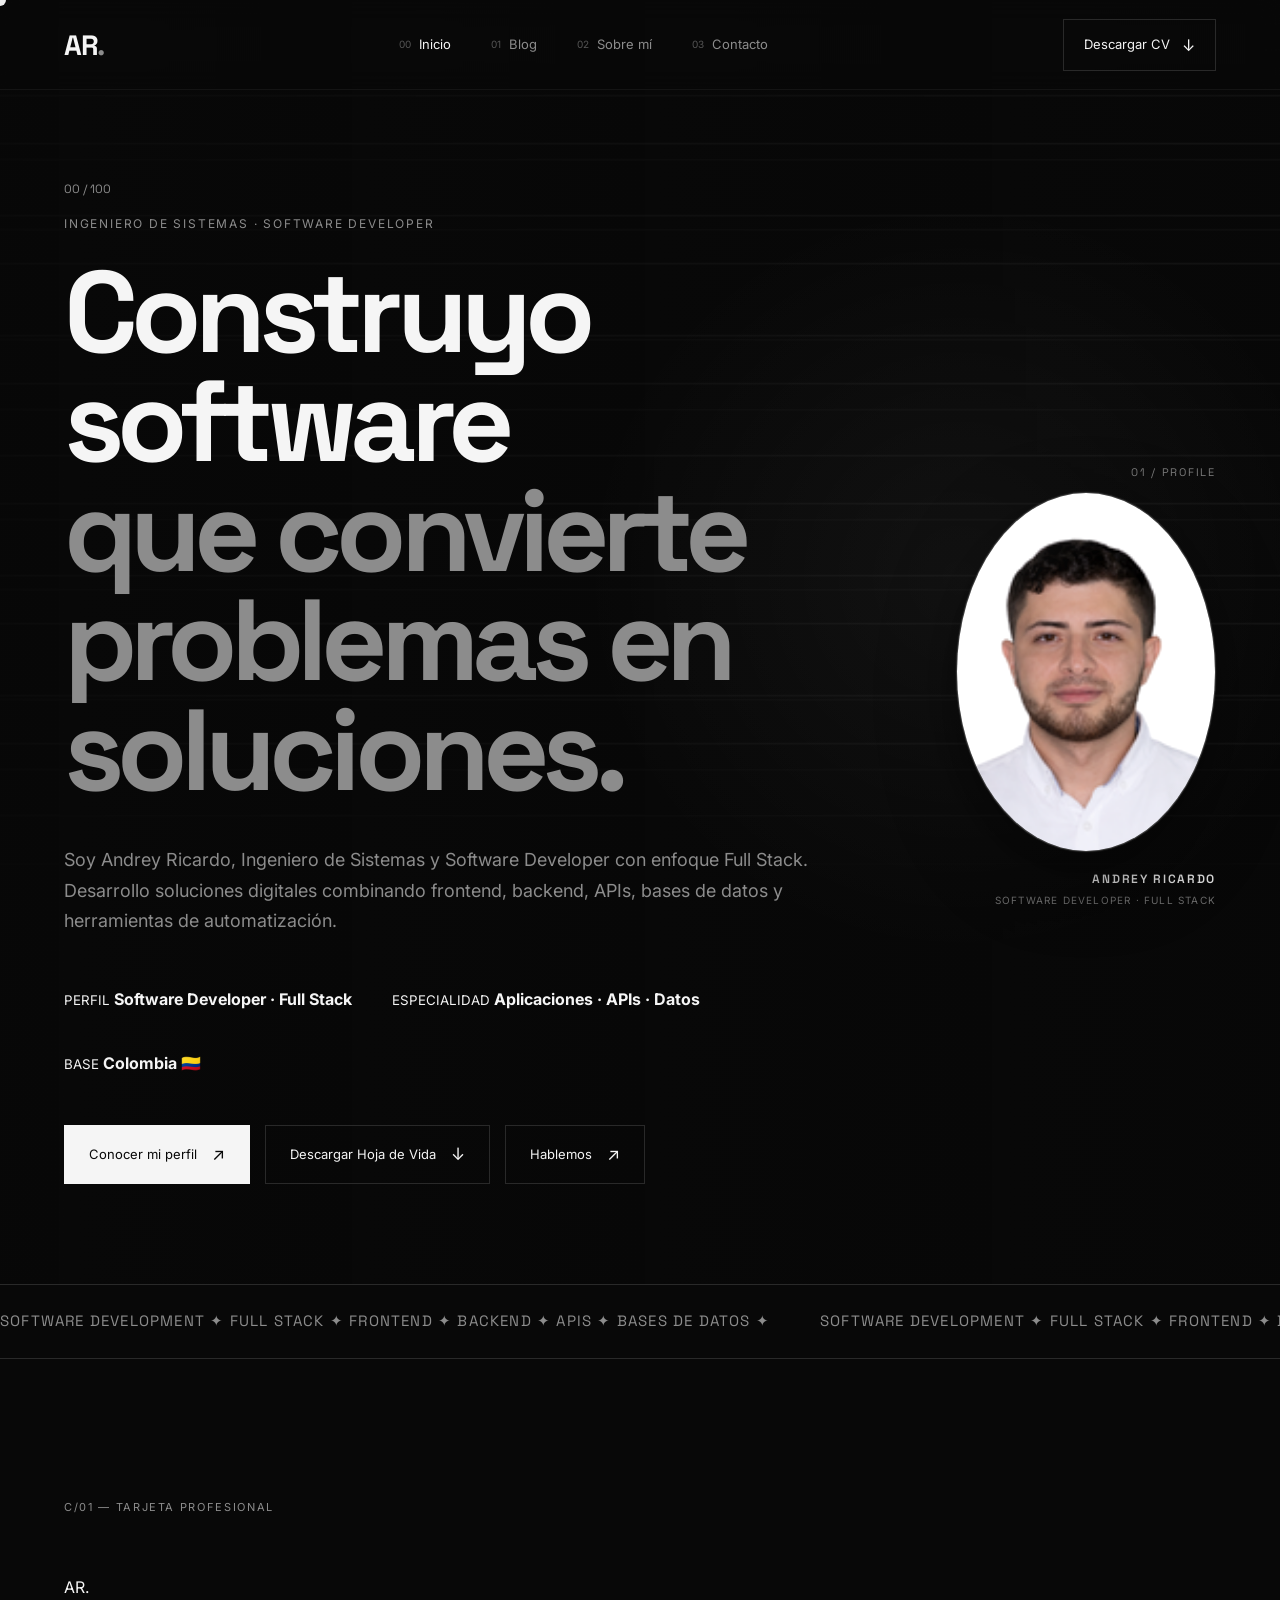
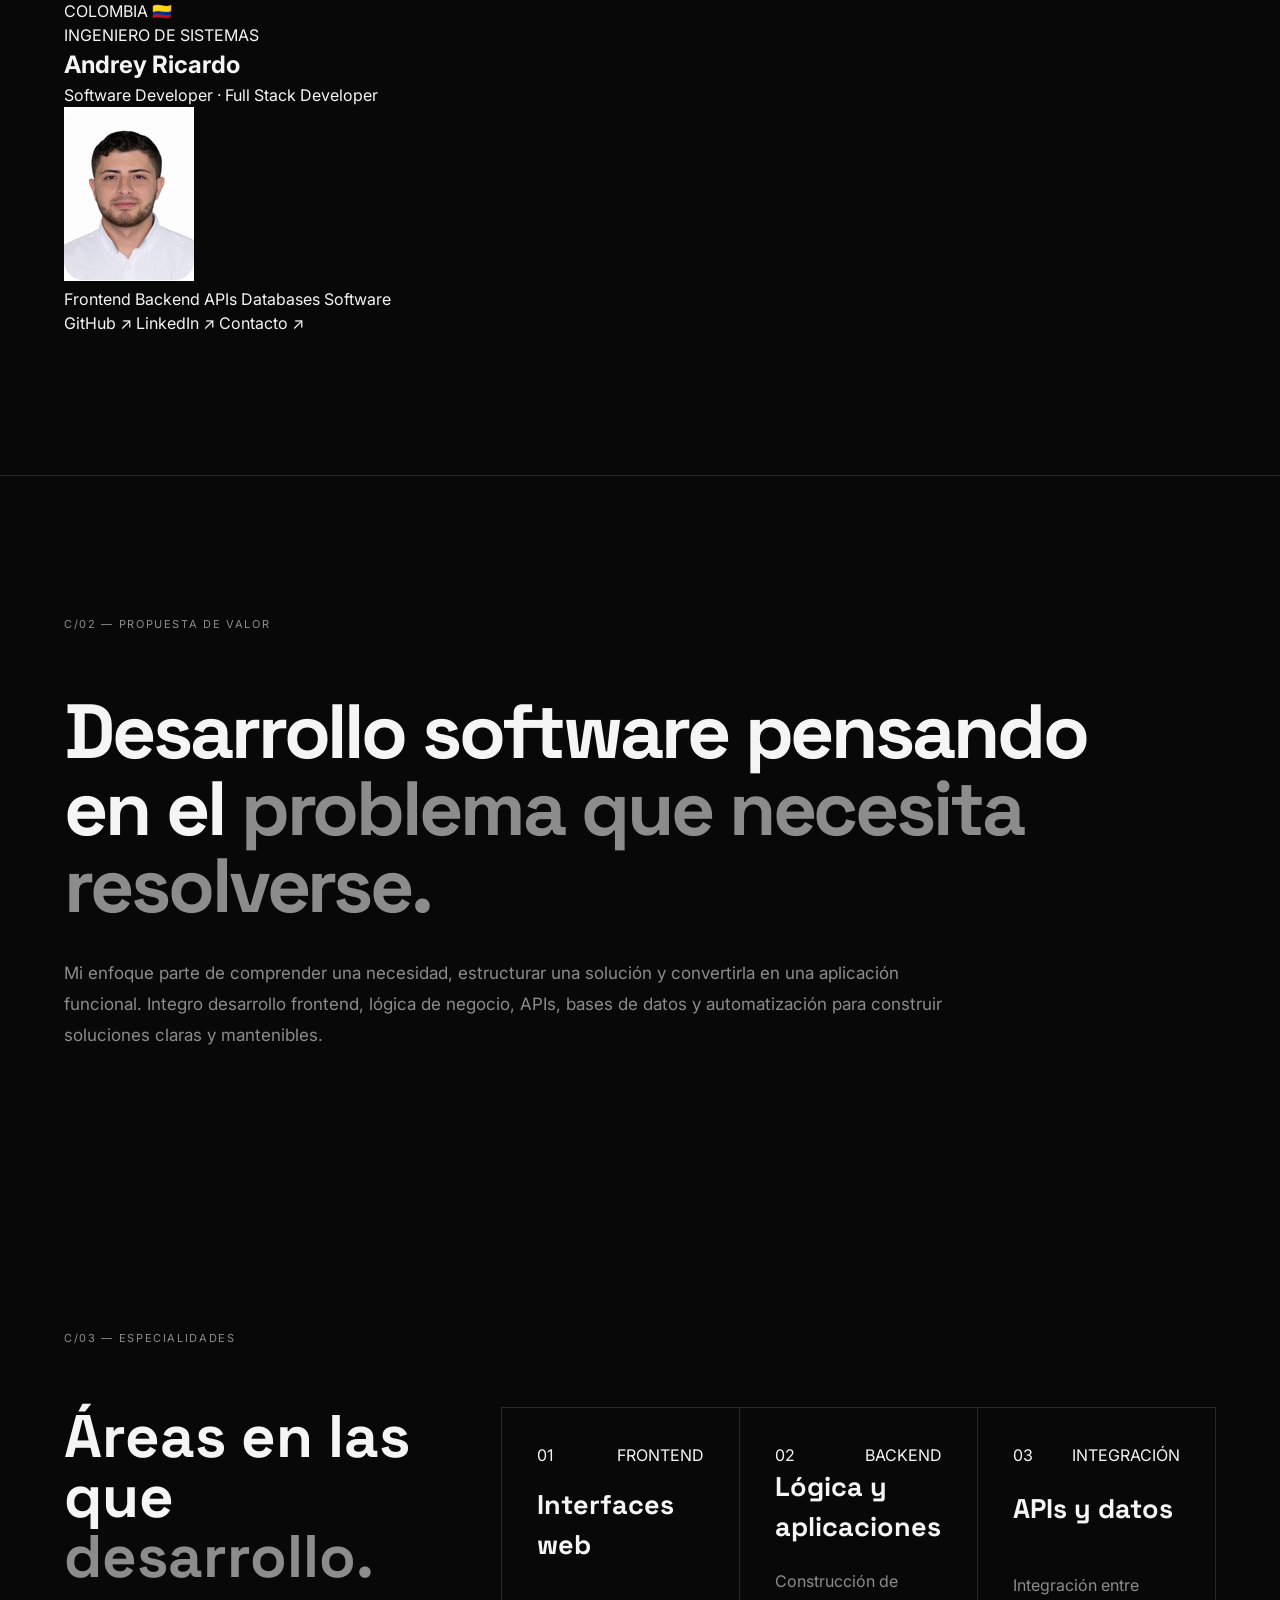
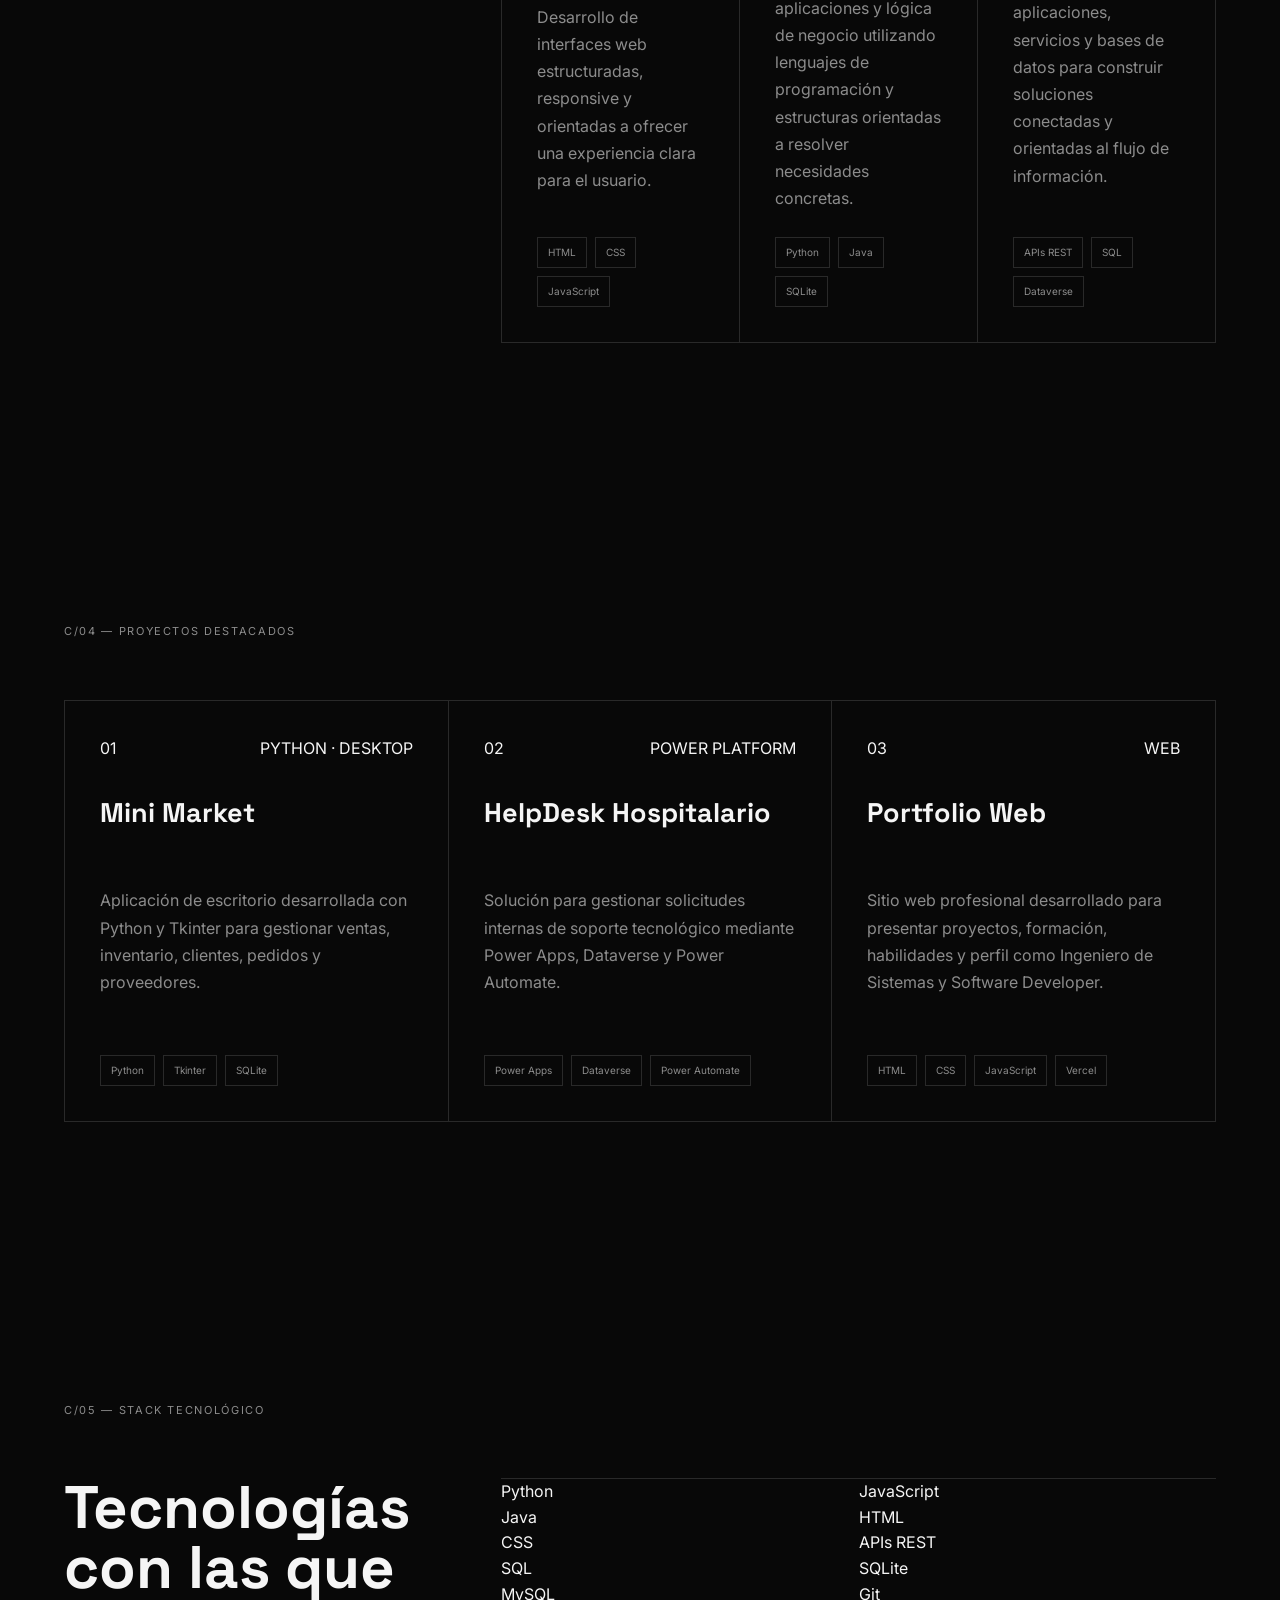
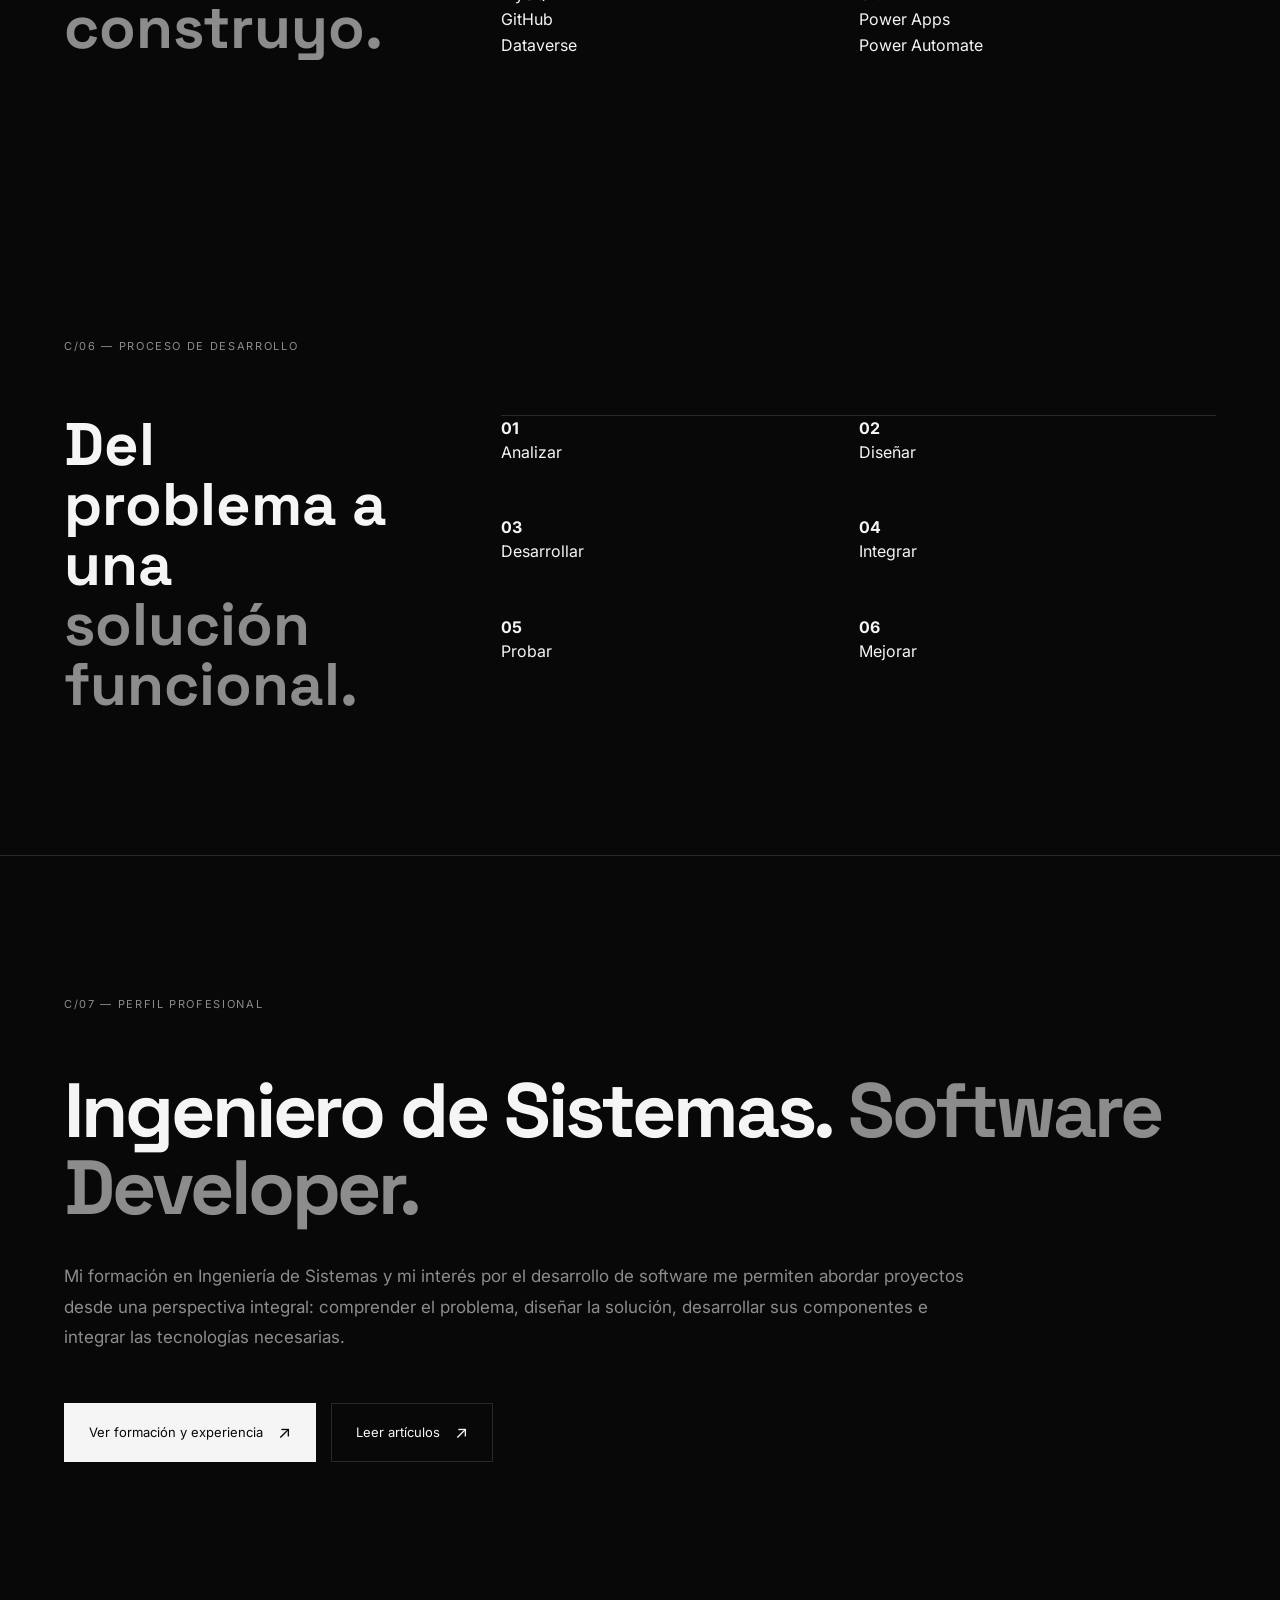
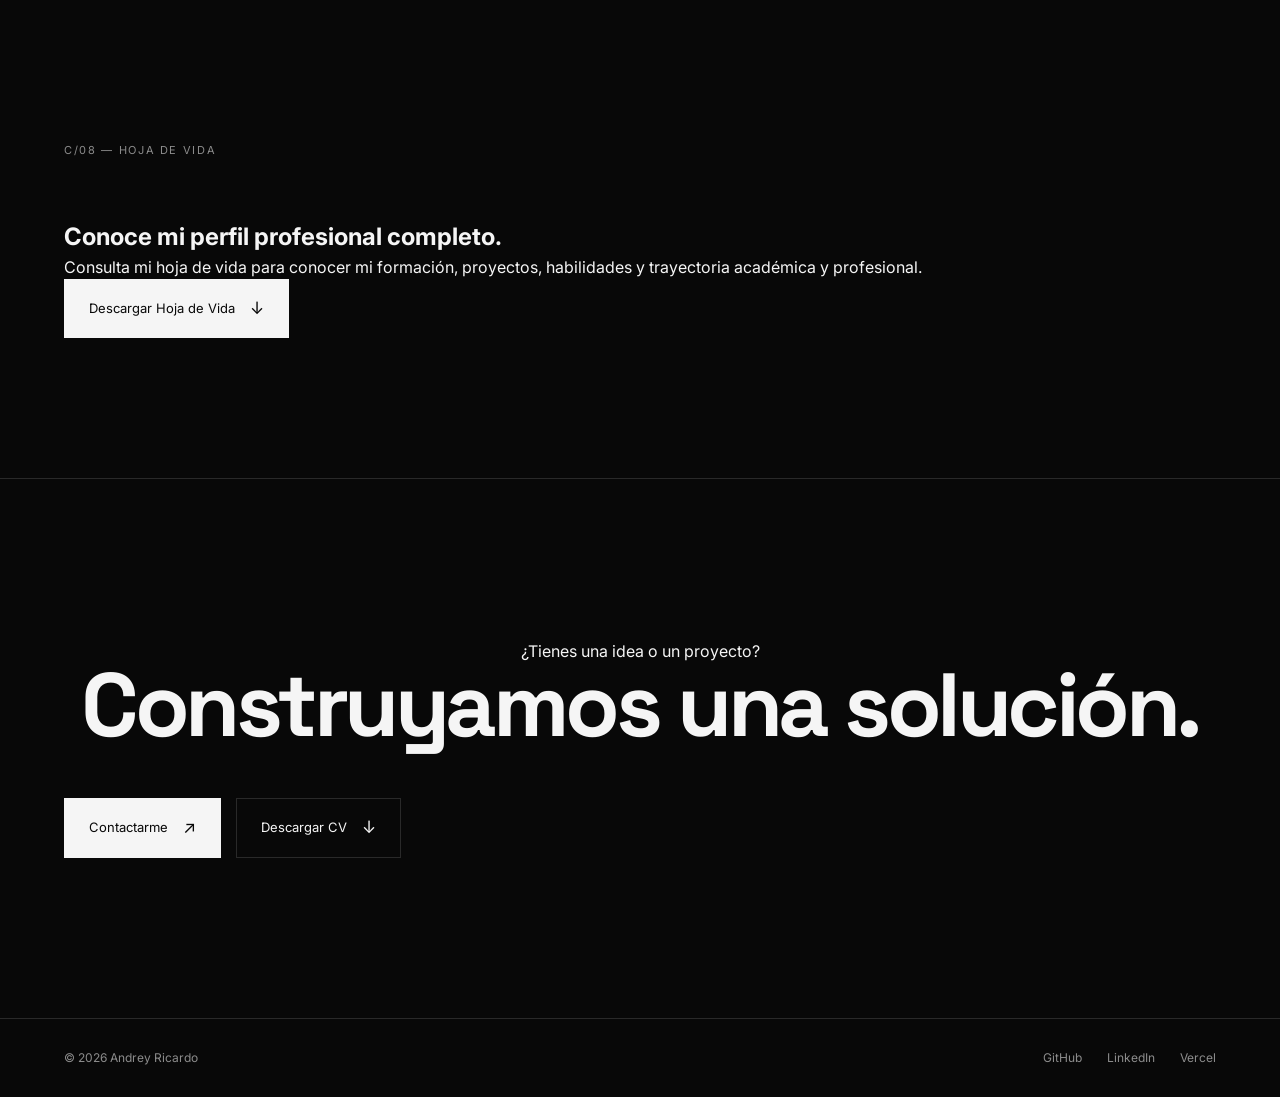
==== commit 196ea1f8: "Actualizar portafolio y estilos" ====
--- a/index.html
+++ b/index.html
@@ -3,15 +3,21 @@
 <html lang="es">
 
 <head>
+
     <meta charset="UTF-8">
 
-    <meta name="viewport" content="width=device-width, initial-scale=1.0">
-
-    <title>Andrey Ricardo | Desarrollador de Software · Full Stack Developer</title>
+    <meta
+        name="viewport"
+        content="width=device-width, initial-scale=1.0"
+    >
+
+    <title>
+        Andrey Ricardo | Ingeniero de Sistemas · Software Developer · Full Stack
+    </title>
 
     <meta
         name="description"
-        content="Portafolio de Andrey Ricardo, Desarrollador de Software y Full Stack Developer en Colombia. Desarrollo web, Python, JavaScript, Java, automatización, bases de datos y soluciones de software."
+        content="Portafolio profesional de Andrey Ricardo, Ingeniero de Sistemas, Software Developer y Full Stack Developer. Desarrollo de aplicaciones, APIs, bases de datos y soluciones digitales."
     >
 
     <meta name="author" content="Andrey Ricardo">
@@ -19,61 +25,169 @@
     <meta name="language" content="Spanish">
     <meta name="theme-color" content="#080808">
 
-    <!-- Canonical -->
-    <link rel="canonical" href="https://andrey-portafolio.vercel.app/">
-
-    <!-- Favicon -->
-    <link rel="icon" type="image/svg+xml" href="assets/img/favicon.svg">
-    <link rel="icon" type="image/png" sizes="512x512" href="assets/img/favicon-512.png">
-    <link rel="icon" type="image/png" sizes="32x32" href="assets/img/favicon-32.png">
-    <link rel="icon" type="image/png" sizes="16x16" href="assets/img/favicon-16.png">
-    <link rel="alternate icon" href="assets/img/favicon.ico">
-    <link rel="apple-touch-icon" sizes="180x180" href="assets/img/favicon-180.png">
-
-    <!-- Open Graph -->
-    <meta property="og:type" content="website">
-    <meta property="og:title" content="Andrey Ricardo | Desarrollador de Software · Full Stack Developer">
+
+    <!-- ================= CANONICAL ================= -->
+
+    <link
+        rel="canonical"
+        href="https://andrey-portafolio.vercel.app/"
+    >
+
+
+    <!-- ================= FAVICON ================= -->
+
+    <link
+        rel="icon"
+        type="image/svg+xml"
+        href="assets/img/favicon.svg"
+    >
+
+    <link
+        rel="icon"
+        type="image/png"
+        sizes="512x512"
+        href="assets/img/favicon-512.png"
+    >
+
+    <link
+        rel="icon"
+        type="image/png"
+        sizes="32x32"
+        href="assets/img/favicon-32.png"
+    >
+
+    <link
+        rel="icon"
+        type="image/png"
+        sizes="16x16"
+        href="assets/img/favicon-16.png"
+    >
+
+    <link
+        rel="alternate icon"
+        href="assets/img/favicon.ico"
+    >
+
+    <link
+        rel="apple-touch-icon"
+        sizes="180x180"
+        href="assets/img/favicon-180.png"
+    >
+
+
+    <!-- ================= OPEN GRAPH ================= -->
+
+    <meta
+        property="og:type"
+        content="website"
+    >
+
+    <meta
+        property="og:title"
+        content="Andrey Ricardo | Ingeniero de Sistemas · Software Developer · Full Stack"
+    >
+
     <meta
         property="og:description"
-        content="Portafolio profesional de Andrey Ricardo. Desarrollo web, automatización, bases de datos y soluciones Full Stack."
-    >
-    <meta property="og:url" content="https://andrey-portafolio.vercel.app/">
-    <meta property="og:site_name" content="Andrey Ricardo">
-    <meta property="og:locale" content="es_CO">
-    <meta property="og:image" content="https://andrey-portafolio.vercel.app/assets/img/og-image.png">
-    <meta property="og:image:width" content="1200">
-    <meta property="og:image:height" content="630">
-    <meta property="og:image:alt" content="Andrey Ricardo - Desarrollador de Software y Full Stack Developer">
-
-    <!-- Twitter / X -->
-    <meta name="twitter:card" content="summary_large_image">
-    <meta name="twitter:title" content="Andrey Ricardo | Desarrollador de Software · Full Stack Developer">
+        content="Portafolio profesional de Andrey Ricardo. Desarrollo de software, aplicaciones Full Stack, APIs, bases de datos y soluciones digitales."
+    >
+
+    <meta
+        property="og:url"
+        content="https://andrey-portafolio.vercel.app/"
+    >
+
+    <meta
+        property="og:site_name"
+        content="Andrey Ricardo"
+    >
+
+    <meta
+        property="og:locale"
+        content="es_CO"
+    >
+
+    <meta
+        property="og:image"
+        content="https://andrey-portafolio.vercel.app/assets/img/og-image.png"
+    >
+
+    <meta
+        property="og:image:width"
+        content="1200"
+    >
+
+    <meta
+        property="og:image:height"
+        content="630"
+    >
+
+    <meta
+        property="og:image:alt"
+        content="Andrey Ricardo - Ingeniero de Sistemas y Software Developer"
+    >
+
+
+    <!-- ================= TWITTER / X ================= -->
+
+    <meta
+        name="twitter:card"
+        content="summary_large_image"
+    >
+
+    <meta
+        name="twitter:title"
+        content="Andrey Ricardo | Ingeniero de Sistemas · Software Developer · Full Stack"
+    >
+
     <meta
         name="twitter:description"
-        content="Portafolio profesional de Andrey Ricardo. Desarrollo web, automatización, bases de datos y soluciones Full Stack."
-    >
-    <meta name="twitter:image" content="https://andrey-portafolio.vercel.app/assets/img/og-image.png">
-
-    <!-- Tipografía -->
-    <link rel="preconnect" href="https://fonts.googleapis.com">
-    <link rel="preconnect" href="https://fonts.gstatic.com" crossorigin>
+        content="Portafolio profesional de Andrey Ricardo. Desarrollo de software, aplicaciones Full Stack, APIs y bases de datos."
+    >
+
+    <meta
+        name="twitter:image"
+        content="https://andrey-portafolio.vercel.app/assets/img/og-image.png"
+    >
+
+
+    <!-- ================= TIPOGRAFÍA ================= -->
+
+    <link
+        rel="preconnect"
+        href="https://fonts.googleapis.com"
+    >
+
+    <link
+        rel="preconnect"
+        href="https://fonts.gstatic.com"
+        crossorigin
+    >
+
     <link
         href="https://fonts.googleapis.com/css2?family=Inter:wght@400;500;600;700&family=Space+Grotesk:wght@400;500;600;700&display=swap"
         rel="stylesheet"
     >
 
-    <!-- CSS -->
-    <link rel="stylesheet" href="styles.css">
-
-    <!-- Datos estructurados -->
+
+    <!-- ================= CSS ================= -->
+
+    <link
+        rel="stylesheet"
+        href="styles.css"
+    >
+
+
+    <!-- ================= DATOS ESTRUCTURADOS ================= -->
+
     <script type="application/ld+json">
     {
         "@context": "https://schema.org",
         "@type": "Person",
         "name": "Andrey Ricardo",
         "url": "https://andrey-portafolio.vercel.app/",
-        "jobTitle": "Desarrollador de Software · Full Stack Developer",
-        "description": "Desarrollador de Software y Full Stack Developer especializado en desarrollo web, automatización, bases de datos y soluciones de software.",
+        "jobTitle": "Ingeniero de Sistemas · Software Developer · Full Stack Developer",
+        "description": "Ingeniero de Sistemas y Software Developer enfocado en desarrollo Full Stack, aplicaciones web, APIs, bases de datos y soluciones digitales.",
         "address": {
             "@type": "PostalAddress",
             "addressCountry": "CO"
@@ -84,623 +198,1429 @@
             "https://www.instagram.com/andreyricardo30"
         ],
         "knowsAbout": [
+            "Ingeniería de Software",
+            "Desarrollo de Software",
+            "Full Stack Development",
+            "Frontend Development",
+            "Backend Development",
             "Python",
             "JavaScript",
             "Java",
             "HTML",
             "CSS",
-            "Desarrollo Web",
+            "APIs REST",
             "Bases de Datos",
-            "Automatización",
+            "SQL",
+            "Git",
+            "GitHub",
             "Power Apps",
             "Dataverse",
             "Power Automate"
         ]
     }
     </script>
+
 </head>
 
+
 <body>
 
-```
-<!-- ================= CURSOR ================= -->
-
-<div
-    class="cursor"
-    aria-hidden="true"
-></div>
-
-
-<!-- ================= HEADER ================= -->
-
-<header class="header">
-
-    <a
-        href="index.html"
-        class="logo"
-        aria-label="Andrey Ricardo - Inicio"
-    >
-        AR<span>.</span>
-    </a>
-
-
-    <nav
-        class="nav"
-        aria-label="Navegación principal"
-    >
+
+    <!-- ================= LLUVIA DIGITAL ================= -->
+
+    <canvas
+        id="digitalRain"
+        class="digital-rain"
+        aria-hidden="true"
+    ></canvas>
+
+
+    <!-- ================= CURSOR ================= -->
+
+    <div
+        class="cursor"
+        aria-hidden="true"
+    ></div>
+
+
+    <!-- ================= HEADER ================= -->
+
+    <header class="header">
+
 
         <a
             href="index.html"
-            class="nav-link active"
-            aria-current="page"
+            class="logo"
+            aria-label="Andrey Ricardo - Inicio"
         >
-            <span>00</span>
-            Inicio
+
+            AR<span>.</span>
+
         </a>
 
+
+        <nav
+            class="nav"
+            aria-label="Navegación principal"
+        >
+
+            <a
+                href="index.html"
+                class="nav-link active"
+                aria-current="page"
+            >
+
+                <span>00</span>
+
+                Inicio
+
+            </a>
+
+
+            <a
+                href="blog.html"
+                class="nav-link"
+            >
+
+                <span>01</span>
+
+                Blog
+
+            </a>
+
+
+            <a
+                href="sobre-mi.html"
+                class="nav-link"
+            >
+
+                <span>02</span>
+
+                Sobre mí
+
+            </a>
+
+
+            <a
+                href="contacto.html"
+                class="nav-link"
+            >
+
+                <span>03</span>
+
+                Contacto
+
+            </a>
+
+        </nav>
+
+
         <a
-            href="blog.html"
-            class="nav-link"
+            href="assets/cv/Hoja-de-Vida-Andrey-Ricardo.pdf"
+            class="header-button"
+            download="Hoja-de-Vida-Andrey-Ricardo.pdf"
         >
-            <span>01</span>
-            Blog
+
+            Descargar CV
+
+            <span>↓</span>
+
         </a>
 
+
+        <button
+            class="menu-button"
+            id="menuButton"
+            type="button"
+            aria-label="Abrir menú"
+            aria-controls="mobileMenu"
+            aria-expanded="false"
+        >
+
+            ☰
+
+        </button>
+
+    </header>
+
+
+    <!-- ================= MENU MOVIL ================= -->
+
+    <div
+        class="mobile-menu"
+        id="mobileMenu"
+        aria-label="Menú móvil"
+    >
+
+        <a href="index.html">
+            00 — Inicio
+        </a>
+
+        <a href="blog.html">
+            01 — Blog
+        </a>
+
+        <a href="sobre-mi.html">
+            02 — Sobre mí
+        </a>
+
+        <a href="contacto.html">
+            03 — Contacto
+        </a>
+
         <a
-            href="sobre-mi.html"
-            class="nav-link"
+            href="assets/cv/Hoja-de-Vida-Andrey-Ricardo.pdf"
+            download="Hoja-de-Vida-Andrey-Ricardo.pdf"
         >
-            <span>02</span>
-            Sobre mí
+
+            ↓ — Descargar Hoja de Vida
+
         </a>
 
-        <a
-            href="contacto.html"
-            class="nav-link"
+    </div>
+
+
+    <!-- ================= CONTENIDO ================= -->
+
+    <main>
+
+
+        <!-- =====================================================
+             HERO
+        ====================================================== -->
+
+        <section
+            class="hero"
+            aria-labelledby="hero-title"
         >
-            <span>03</span>
-            Contacto
-        </a>
-
-    </nav>
-
-
-    <a
-        href="contacto.html"
-        class="header-button"
-    >
-        Empezar proyecto
-        <span>↗</span>
-    </a>
-
-
-    <button
-        class="menu-button"
-        id="menuButton"
-        type="button"
-        aria-label="Abrir menú"
-        aria-controls="mobileMenu"
-        aria-expanded="false"
-    >
-        ☰
-    </button>
-
-</header>
-
-
-<!-- ================= MENU MOVIL ================= -->
-
-<div
-    class="mobile-menu"
-    id="mobileMenu"
-    aria-label="Menú móvil"
->
-
-    <a href="index.html">
-        00 — Inicio
-    </a>
-
-    <a href="blog.html">
-        01 — Blog
-    </a>
-
-    <a href="sobre-mi.html">
-        02 — Sobre mí
-    </a>
-
-    <a href="contacto.html">
-        03 — Contacto
-    </a>
-
-</div>
-
-
-<!-- ================= CONTENIDO ================= -->
-
-<main>
-
-    <!-- ================= HERO ================= -->
-
-    <section
-        class="hero"
-        aria-labelledby="hero-title"
-    >
-
-        <div
-            class="hero-number"
-            aria-hidden="true"
+
+
+            <div
+                class="hero-number"
+                aria-hidden="true"
+            >
+
+                00 / 100
+
+            </div>
+
+
+            <!-- ================= CONTENIDO PRINCIPAL ================= -->
+
+            <div class="hero-content">
+
+
+                <p class="eyebrow">
+
+                    INGENIERO DE SISTEMAS · SOFTWARE DEVELOPER
+
+                </p>
+
+
+                <h1 id="hero-title">
+
+                    Construyo software
+
+                    <span>
+
+                        que convierte problemas en soluciones.
+
+                    </span>
+
+                </h1>
+
+
+                <p class="hero-description">
+
+                    Soy Andrey Ricardo, Ingeniero de Sistemas y Software Developer
+                    con enfoque Full Stack. Desarrollo soluciones digitales
+                    combinando frontend, backend, APIs, bases de datos y
+                    herramientas de automatización.
+
+                </p>
+
+
+                <div class="hero-info">
+
+
+                    <div>
+
+                        <small>
+                            PERFIL
+                        </small>
+
+                        <strong>
+                            Software Developer · Full Stack
+                        </strong>
+
+                    </div>
+
+
+                    <div>
+
+                        <small>
+                            ESPECIALIDAD
+                        </small>
+
+                        <strong>
+                            Aplicaciones · APIs · Datos
+                        </strong>
+
+                    </div>
+
+
+                    <div>
+
+                        <small>
+                            BASE
+                        </small>
+
+                        <strong>
+                            Colombia 🇨🇴
+                        </strong>
+
+                    </div>
+
+
+                </div>
+
+
+                <div class="hero-buttons">
+
+
+                    <a
+                        href="sobre-mi.html"
+                        class="button button-primary"
+                    >
+
+                        Conocer mi perfil
+
+                        <span>↗</span>
+
+                    </a>
+
+
+                    <a
+                        href="assets/cv/Hoja-de-Vida-Andrey-Ricardo.pdf"
+                        class="button button-secondary"
+                        download="Hoja-de-Vida-Andrey-Ricardo.pdf"
+                    >
+
+                        Descargar Hoja de Vida
+
+                        <span>↓</span>
+
+                    </a>
+
+
+                    <a
+                        href="contacto.html"
+                        class="button button-secondary"
+                    >
+
+                        Hablemos
+
+                        <span>↗</span>
+
+                    </a>
+
+
+                </div>
+
+
+            </div>
+
+
+            <!-- =================================================
+                 PERFIL VISUAL
+            ================================================== -->
+
+            <div
+                class="hero-profile"
+                aria-label="Perfil profesional de Andrey Ricardo"
+            >
+
+
+                <div class="profile-photo-wrapper">
+
+
+                    <div class="profile-photo-number">
+
+                        01 / PROFILE
+
+                    </div>
+
+
+                    <div class="profile-photo-frame">
+
+
+                        <img
+                            src="assets/img/perfil-andrey.jpg"
+                            alt="Andrey Ricardo - Ingeniero de Sistemas y Software Developer"
+                            class="profile-photo"
+                        >
+
+
+                    </div>
+
+
+                </div>
+
+
+                <div class="profile-caption">
+
+
+                    <span>
+                        ANDREY RICARDO
+                    </span>
+
+
+                    <small>
+                        SOFTWARE DEVELOPER · FULL STACK
+                    </small>
+
+
+                </div>
+
+
+            </div>
+
+
+        </section>
+
+
+        <!-- =====================================================
+             MARQUEE
+        ====================================================== -->
+
+        <section
+            class="marquee"
+            aria-label="Áreas de desarrollo"
         >
-            00 / 100
-        </div>
-
-
-        <div class="hero-content">
-
-            <p class="eyebrow">
-                DESARROLLADOR DE SOFTWARE
+
+            <div class="marquee-content">
+
+
+                <span>
+
+                    SOFTWARE DEVELOPMENT ✦ FULL STACK ✦ FRONTEND ✦ BACKEND ✦ APIs ✦ BASES DE DATOS ✦
+
+                </span>
+
+
+                <span aria-hidden="true">
+
+                    SOFTWARE DEVELOPMENT ✦ FULL STACK ✦ FRONTEND ✦ BACKEND ✦ APIs ✦ BASES DE DATOS ✦
+
+                </span>
+
+
+            </div>
+
+        </section>
+
+
+        <!-- =====================================================
+             TARJETA PROFESIONAL
+        ====================================================== -->
+
+        <section
+            class="section professional-card-section"
+            aria-labelledby="professional-card-title"
+        >
+
+
+            <div class="section-label">
+
+                C/01 — TARJETA PROFESIONAL
+
+            </div>
+
+
+            <div class="professional-card-wrapper">
+
+
+                <article class="professional-card">
+
+
+                    <div class="professional-card-header">
+
+
+                        <div class="professional-card-brand">
+
+                            AR<span>.</span>
+
+                        </div>
+
+
+                        <span>
+                            COLOMBIA 🇨🇴
+                        </span>
+
+
+                    </div>
+
+
+                    <div class="professional-card-main">
+
+
+                        <div class="professional-card-information">
+
+
+                            <p class="professional-card-label">
+
+                                INGENIERO DE SISTEMAS
+
+                            </p>
+
+
+                            <h2 id="professional-card-title">
+
+                                Andrey Ricardo
+
+                            </h2>
+
+
+                            <p>
+
+                                Software Developer · Full Stack Developer
+
+                            </p>
+
+
+                        </div>
+
+
+                        <div class="professional-card-avatar">
+
+
+                            <img
+                                src="assets/img/perfil-andrey.jpg"
+                                alt="Fotografía profesional de Andrey Ricardo"
+                            >
+
+
+                        </div>
+
+
+                    </div>
+
+
+                    <div class="professional-card-divider"></div>
+
+
+                    <div class="professional-card-skills">
+
+                        <span>
+                            Frontend
+                        </span>
+
+                        <span>
+                            Backend
+                        </span>
+
+                        <span>
+                            APIs
+                        </span>
+
+                        <span>
+                            Databases
+                        </span>
+
+                        <span>
+                            Software
+                        </span>
+
+                    </div>
+
+
+                    <div class="professional-card-footer">
+
+
+                        <a
+                            href="https://github.com/andrey300910"
+                            target="_blank"
+                            rel="noopener noreferrer"
+                        >
+                            GitHub ↗
+                        </a>
+
+
+                        <a
+                            href="https://www.linkedin.com/in/andrey-ricardo-silva-8a6061210"
+                            target="_blank"
+                            rel="noopener noreferrer"
+                        >
+                            LinkedIn ↗
+                        </a>
+
+
+                        <a href="contacto.html">
+
+                            Contacto ↗
+
+                        </a>
+
+
+                    </div>
+
+
+                </article>
+
+
+            </div>
+
+        </section>
+
+
+        <!-- =====================================================
+             PROPUESTA DE VALOR
+        ====================================================== -->
+
+        <section
+            class="section manifesto"
+            aria-labelledby="manifesto-title"
+        >
+
+
+            <div class="section-label">
+
+                C/02 — PROPUESTA DE VALOR
+
+            </div>
+
+
+            <div class="manifesto-content">
+
+
+                <h2 id="manifesto-title">
+
+                    Desarrollo software pensando en el
+
+                    <span>
+
+                        problema que necesita resolverse.
+
+                    </span>
+
+                </h2>
+
+
+                <p>
+
+                    Mi enfoque parte de comprender una necesidad, estructurar
+                    una solución y convertirla en una aplicación funcional.
+                    Integro desarrollo frontend, lógica de negocio, APIs,
+                    bases de datos y automatización para construir soluciones
+                    claras y mantenibles.
+
+                </p>
+
+
+            </div>
+
+        </section>
+
+
+        <!-- =====================================================
+             ESPECIALIDADES
+        ====================================================== -->
+
+        <section
+            class="section"
+            aria-labelledby="specialties-title"
+        >
+
+
+            <div class="section-label">
+
+                C/03 — ESPECIALIDADES
+
+            </div>
+
+
+            <div class="stack-content">
+
+
+                <h2 id="specialties-title">
+
+                    Áreas en las que
+
+                    <span>
+                        desarrollo.
+                    </span>
+
+                </h2>
+
+
+                <div class="projects-grid">
+
+
+                    <article class="project-card">
+
+
+                        <div class="project-top">
+
+                            <span>
+                                01
+                            </span>
+
+                            <span>
+                                FRONTEND
+                            </span>
+
+                        </div>
+
+
+                        <h3>
+                            Interfaces web
+                        </h3>
+
+
+                        <p>
+
+                            Desarrollo de interfaces web estructuradas,
+                            responsive y orientadas a ofrecer una experiencia
+                            clara para el usuario.
+
+                        </p>
+
+
+                        <div class="project-tags">
+
+                            <span>HTML</span>
+
+                            <span>CSS</span>
+
+                            <span>JavaScript</span>
+
+                        </div>
+
+
+                    </article>
+
+
+                    <article class="project-card">
+
+
+                        <div class="project-top">
+
+                            <span>
+                                02
+                            </span>
+
+                            <span>
+                                BACKEND
+                            </span>
+
+                        </div>
+
+
+                        <h3>
+                            Lógica y aplicaciones
+                        </h3>
+
+
+                        <p>
+
+                            Construcción de aplicaciones y lógica de negocio
+                            utilizando lenguajes de programación y estructuras
+                            orientadas a resolver necesidades concretas.
+
+                        </p>
+
+
+                        <div class="project-tags">
+
+                            <span>Python</span>
+
+                            <span>Java</span>
+
+                            <span>SQLite</span>
+
+                        </div>
+
+
+                    </article>
+
+
+                    <article class="project-card">
+
+
+                        <div class="project-top">
+
+                            <span>
+                                03
+                            </span>
+
+                            <span>
+                                INTEGRACIÓN
+                            </span>
+
+                        </div>
+
+
+                        <h3>
+                            APIs y datos
+                        </h3>
+
+
+                        <p>
+
+                            Integración entre aplicaciones, servicios y bases
+                            de datos para construir soluciones conectadas y
+                            orientadas al flujo de información.
+
+                        </p>
+
+
+                        <div class="project-tags">
+
+                            <span>APIs REST</span>
+
+                            <span>SQL</span>
+
+                            <span>Dataverse</span>
+
+                        </div>
+
+
+                    </article>
+
+
+                </div>
+
+
+            </div>
+
+        </section>
+
+
+        <!-- =====================================================
+             PROYECTOS
+        ====================================================== -->
+
+        <section
+            class="section projects"
+            aria-labelledby="projects-title"
+        >
+
+
+            <div
+                class="section-label"
+                id="projects-title"
+            >
+
+                C/04 — PROYECTOS DESTACADOS
+
+            </div>
+
+
+            <div class="projects-grid">
+
+
+                <!-- PROYECTO 01 -->
+
+                <article class="project-card">
+
+
+                    <div class="project-top">
+
+                        <span>
+                            01
+                        </span>
+
+                        <span>
+                            PYTHON · DESKTOP
+                        </span>
+
+                    </div>
+
+
+                    <h3>
+                        Mini Market
+                    </h3>
+
+
+                    <p>
+
+                        Aplicación de escritorio desarrollada con Python
+                        y Tkinter para gestionar ventas, inventario,
+                        clientes, pedidos y proveedores.
+
+                    </p>
+
+
+                    <div class="project-tags">
+
+                        <span>
+                            Python
+                        </span>
+
+                        <span>
+                            Tkinter
+                        </span>
+
+                        <span>
+                            SQLite
+                        </span>
+
+                    </div>
+
+
+                </article>
+
+
+                <!-- PROYECTO 02 -->
+
+                <article class="project-card">
+
+
+                    <div class="project-top">
+
+                        <span>
+                            02
+                        </span>
+
+                        <span>
+                            POWER PLATFORM
+                        </span>
+
+                    </div>
+
+
+                    <h3>
+                        HelpDesk Hospitalario
+                    </h3>
+
+
+                    <p>
+
+                        Solución para gestionar solicitudes internas
+                        de soporte tecnológico mediante Power Apps,
+                        Dataverse y Power Automate.
+
+                    </p>
+
+
+                    <div class="project-tags">
+
+                        <span>
+                            Power Apps
+                        </span>
+
+                        <span>
+                            Dataverse
+                        </span>
+
+                        <span>
+                            Power Automate
+                        </span>
+
+                    </div>
+
+
+                </article>
+
+
+                <!-- PROYECTO 03 -->
+
+                <article class="project-card">
+
+
+                    <div class="project-top">
+
+                        <span>
+                            03
+                        </span>
+
+                        <span>
+                            WEB
+                        </span>
+
+                    </div>
+
+
+                    <h3>
+                        Portfolio Web
+                    </h3>
+
+
+                    <p>
+
+                        Sitio web profesional desarrollado para presentar
+                        proyectos, formación, habilidades y perfil como
+                        Ingeniero de Sistemas y Software Developer.
+
+                    </p>
+
+
+                    <div class="project-tags">
+
+                        <span>
+                            HTML
+                        </span>
+
+                        <span>
+                            CSS
+                        </span>
+
+                        <span>
+                            JavaScript
+                        </span>
+
+                        <span>
+                            Vercel
+                        </span>
+
+                    </div>
+
+
+                </article>
+
+
+            </div>
+
+        </section>
+
+
+        <!-- =====================================================
+             STACK
+        ====================================================== -->
+
+        <section
+            class="section stack"
+            aria-labelledby="stack-title"
+        >
+
+
+            <div class="section-label">
+
+                C/05 — STACK TECNOLÓGICO
+
+            </div>
+
+
+            <div class="stack-content">
+
+
+                <h2 id="stack-title">
+
+                    Tecnologías con las que
+
+                    <span>
+                        construyo.
+                    </span>
+
+                </h2>
+
+
+                <div class="stack-grid">
+
+                    <div>Python</div>
+
+                    <div>JavaScript</div>
+
+                    <div>Java</div>
+
+                    <div>HTML</div>
+
+                    <div>CSS</div>
+
+                    <div>APIs REST</div>
+
+                    <div>SQL</div>
+
+                    <div>SQLite</div>
+
+                    <div>MySQL</div>
+
+                    <div>Git</div>
+
+                    <div>GitHub</div>
+
+                    <div>Power Apps</div>
+
+                    <div>Dataverse</div>
+
+                    <div>Power Automate</div>
+
+                </div>
+
+
+            </div>
+
+        </section>
+
+
+        <!-- =====================================================
+             PROCESO
+        ====================================================== -->
+
+        <section
+            class="section"
+            aria-labelledby="process-title"
+        >
+
+
+            <div class="section-label">
+
+                C/06 — PROCESO DE DESARROLLO
+
+            </div>
+
+
+            <div class="stack-content">
+
+
+                <h2 id="process-title">
+
+                    Del problema a una
+
+                    <span>
+                        solución funcional.
+                    </span>
+
+                </h2>
+
+
+                <div class="stack-grid">
+
+
+                    <div>
+
+                        <strong>01</strong>
+
+                        <br>
+
+                        Analizar
+
+                    </div>
+
+
+                    <div>
+
+                        <strong>02</strong>
+
+                        <br>
+
+                        Diseñar
+
+                    </div>
+
+
+                    <div>
+
+                        <strong>03</strong>
+
+                        <br>
+
+                        Desarrollar
+
+                    </div>
+
+
+                    <div>
+
+                        <strong>04</strong>
+
+                        <br>
+
+                        Integrar
+
+                    </div>
+
+
+                    <div>
+
+                        <strong>05</strong>
+
+                        <br>
+
+                        Probar
+
+                    </div>
+
+
+                    <div>
+
+                        <strong>06</strong>
+
+                        <br>
+
+                        Mejorar
+
+                    </div>
+
+
+                </div>
+
+
+            </div>
+
+        </section>
+
+
+        <!-- =====================================================
+             PERFIL PROFESIONAL
+        ====================================================== -->
+
+        <section
+            class="section manifesto"
+            aria-labelledby="profile-title"
+        >
+
+
+            <div class="section-label">
+
+                C/07 — PERFIL PROFESIONAL
+
+            </div>
+
+
+            <div class="manifesto-content">
+
+
+                <h2 id="profile-title">
+
+                    Ingeniero de Sistemas.
+
+                    <span>
+                        Software Developer.
+                    </span>
+
+                </h2>
+
+
+                <p>
+
+                    Mi formación en Ingeniería de Sistemas y mi interés por
+                    el desarrollo de software me permiten abordar proyectos
+                    desde una perspectiva integral: comprender el problema,
+                    diseñar la solución, desarrollar sus componentes e
+                    integrar las tecnologías necesarias.
+
+                </p>
+
+
+                <div class="hero-buttons">
+
+
+                    <a
+                        href="sobre-mi.html"
+                        class="button button-primary"
+                    >
+
+                        Ver formación y experiencia
+
+                        <span>↗</span>
+
+                    </a>
+
+
+                    <a
+                        href="blog.html"
+                        class="button button-secondary"
+                    >
+
+                        Leer artículos
+
+                        <span>↗</span>
+
+                    </a>
+
+
+                </div>
+
+
+            </div>
+
+        </section>
+
+
+        <!-- =====================================================
+             HOJA DE VIDA
+        ====================================================== -->
+
+        <section
+            class="section"
+            aria-labelledby="cv-title"
+        >
+
+
+            <div class="section-label">
+
+                C/08 — HOJA DE VIDA
+
+            </div>
+
+
+            <div class="manifesto-content">
+
+
+                <h2 id="cv-title">
+
+                    Conoce mi perfil
+
+                    <span>
+                        profesional completo.
+                    </span>
+
+                </h2>
+
+
+                <p>
+
+                    Consulta mi hoja de vida para conocer mi formación,
+                    proyectos, habilidades y trayectoria académica y
+                    profesional.
+
+                </p>
+
+
+                <a
+                    href="assets/cv/Hoja-de-Vida-Andrey-Ricardo.pdf"
+                    class="button button-primary"
+                    download="Hoja-de-Vida-Andrey-Ricardo.pdf"
+                >
+
+                    Descargar Hoja de Vida
+
+                    <span>↓</span>
+
+                </a>
+
+
+            </div>
+
+        </section>
+
+
+        <!-- =====================================================
+             CTA
+        ====================================================== -->
+
+        <section
+            class="cta"
+            aria-labelledby="cta-title"
+        >
+
+
+            <p>
+                ¿Tienes una idea o un proyecto?
             </p>
 
 
-            <h1 id="hero-title">
-
-                Hola, soy
-
-                <span>
-                    Andrey Ricardo.
-                </span>
-
-            </h1>
-
-
-            <p class="hero-description">
-
-                Desarrollador de Software enfocado en crear
-                aplicaciones funcionales, modernas y orientadas
-                a resolver problemas reales mediante tecnología.
-
-            </p>
-
-
-            <div class="hero-info">
-
-                <div>
-
-                    <small>
-                        FOCUS
-                    </small>
-
-                    <strong>
-                        Full Stack Development
-                    </strong>
-
-                </div>
-
-
-                <div>
-
-                    <small>
-                        TECNOLOGÍAS
-                    </small>
-
-                    <strong>
-                        Python · JavaScript · Java
-                    </strong>
-
-                </div>
-
-
-                <div>
-
-                    <small>
-                        BASE
-                    </small>
-
-                    <strong>
-                        Colombia 🇨🇴
-                    </strong>
-
-                </div>
-
-            </div>
+            <h2 id="cta-title">
+
+                Construyamos una solución.
+
+            </h2>
 
 
             <div class="hero-buttons">
 
+
                 <a
-                    href="sobre-mi.html"
+                    href="contacto.html"
                     class="button button-primary"
                 >
-                    Conocer más
+
+                    Contactarme
+
                     <span>↗</span>
+
                 </a>
 
 
                 <a
-                    href="contacto.html"
+                    href="assets/cv/Hoja-de-Vida-Andrey-Ricardo.pdf"
                     class="button button-secondary"
+                    download="Hoja-de-Vida-Andrey-Ricardo.pdf"
                 >
-                    Hablemos
+
+                    Descargar CV
+
+                    <span>↓</span>
+
                 </a>
 
-            </div>
+
+            </div>
+
+
+        </section>
+
+
+    </main>
+
+
+    <!-- =====================================================
+         FOOTER
+    ====================================================== -->
+
+    <footer class="footer">
+
+
+        <div>
+
+            © 2026 Andrey Ricardo
 
         </div>
 
-    </section>
-
-
-    <!-- ================= MARQUEE ================= -->
-
-    <section
-        class="marquee"
-        aria-label="Áreas de desarrollo"
-    >
-
-        <div class="marquee-content">
-
-            <span>
-                DESARROLLO WEB ✦ SOFTWARE ✦ AUTOMATIZACIÓN ✦ BASES DE DATOS ✦
-            </span>
-
-            <span aria-hidden="true">
-                DESARROLLO WEB ✦ SOFTWARE ✦ AUTOMATIZACIÓN ✦ BASES DE DATOS ✦
-            </span>
+
+        <div class="footer-links">
+
+
+            <a
+                href="https://github.com/andrey300910"
+                target="_blank"
+                rel="noopener noreferrer"
+                aria-label="GitHub de Andrey Ricardo"
+            >
+
+                GitHub
+
+            </a>
+
+
+            <a
+                href="https://www.linkedin.com/in/andrey-ricardo-silva-8a6061210"
+                target="_blank"
+                rel="noopener noreferrer"
+                aria-label="LinkedIn de Andrey Ricardo"
+            >
+
+                LinkedIn
+
+            </a>
+
+
+            <a
+                href="https://vercel.com/andrey300910s-projects"
+                target="_blank"
+                rel="noopener noreferrer"
+                aria-label="Perfil de Vercel de Andrey Ricardo"
+            >
+
+                Vercel
+
+            </a>
+
 
         </div>
 
-    </section>
-
-
-    <!-- ================= MANIFIESTO ================= -->
-
-    <section
-        class="section manifesto"
-        aria-labelledby="manifesto-title"
-    >
-
-        <div class="section-label">
-            C/01 — MANIFIESTO
-        </div>
-
-
-        <div class="manifesto-content">
-
-            <h2 id="manifesto-title">
-
-                Crear software no es solamente escribir código.
-
-                <span>
-                    Es convertir problemas en soluciones.
-                </span>
-
-            </h2>
-
-
-            <p>
-
-                Me interesa construir aplicaciones que sean útiles,
-                mantenibles y fáciles de utilizar. Combino programación,
-                lógica, bases de datos y desarrollo web para transformar
-                ideas en soluciones digitales.
-
-            </p>
-
-        </div>
-
-    </section>
-
-
-    <!-- ================= PROYECTOS ================= -->
-
-    <section
-        class="section projects"
-        aria-labelledby="projects-title"
-    >
-
-        <div
-            class="section-label"
-            id="projects-title"
-        >
-            C/02 — PROYECTOS
-        </div>
-
-
-        <div class="projects-grid">
-
-
-            <!-- PROYECTO 01 -->
-
-            <article class="project-card">
-
-                <div class="project-top">
-
-                    <span>
-                        01
-                    </span>
-
-                    <span>
-                        Python
-                    </span>
-
-                </div>
-
-
-                <h3>
-                    Sistema de ventas
-                </h3>
-
-
-                <p>
-
-                    Aplicación de escritorio desarrollada con Python
-                    y Tkinter para gestionar ventas, inventario,
-                    clientes, pedidos y proveedores.
-
-                </p>
-
-
-                <div class="project-tags">
-
-                    <span>
-                        Python
-                    </span>
-
-                    <span>
-                        Tkinter
-                    </span>
-
-                    <span>
-                        SQLite
-                    </span>
-
-                </div>
-
-            </article>
-
-
-            <!-- PROYECTO 02 -->
-
-            <article class="project-card">
-
-                <div class="project-top">
-
-                    <span>
-                        02
-                    </span>
-
-                    <span>
-                        Power Platform
-                    </span>
-
-                </div>
-
-
-                <h3>
-                    HelpDesk Hospitalario
-                </h3>
-
-
-                <p>
-
-                    Solución para gestionar solicitudes internas
-                    de soporte tecnológico mediante Power Apps,
-                    Dataverse y Power Automate.
-
-                </p>
-
-
-                <div class="project-tags">
-
-                    <span>
-                        Power Apps
-                    </span>
-
-                    <span>
-                        Dataverse
-                    </span>
-
-                    <span>
-                        Power Automate
-                    </span>
-
-                </div>
-
-            </article>
-
-
-            <!-- PROYECTO 03 -->
-
-            <article class="project-card">
-
-                <div class="project-top">
-
-                    <span>
-                        03
-                    </span>
-
-                    <span>
-                        Web
-                    </span>
-
-                </div>
-
-
-                <h3>
-                    Desarrollo Web
-                </h3>
-
-
-                <p>
-
-                    Desarrollo de interfaces web modernas utilizando
-                    HTML, CSS y JavaScript, aplicando diseño responsive
-                    y buenas prácticas.
-
-                </p>
-
-
-                <div class="project-tags">
-
-                    <span>
-                        HTML
-                    </span>
-
-                    <span>
-                        CSS
-                    </span>
-
-                    <span>
-                        JavaScript
-                    </span>
-
-                </div>
-
-            </article>
-
-
-        </div>
-
-    </section>
-
-
-    <!-- ================= STACK ================= -->
-
-    <section
-        class="section stack"
-        aria-labelledby="stack-title"
-    >
-
-        <div class="section-label">
-            C/03 — STACK
-        </div>
-
-
-        <div class="stack-content">
-
-
-            <h2 id="stack-title">
-
-                Tecnologías con las que
-
-                <span>
-                    construyo.
-                </span>
-
-            </h2>
-
-
-            <div class="stack-grid">
-
-                <div>Python</div>
-
-                <div>JavaScript</div>
-
-                <div>Java</div>
-
-                <div>HTML</div>
-
-                <div>CSS</div>
-
-                <div>Git</div>
-
-                <div>GitHub</div>
-
-                <div>SQLite</div>
-
-                <div>MySQL</div>
-
-                <div>Power Apps</div>
-
-                <div>Dataverse</div>
-
-                <div>Power Automate</div>
-
-            </div>
-
-        </div>
-
-    </section>
-
-
-    <!-- ================= CTA ================= -->
-
-    <section
-        class="cta"
-        aria-labelledby="cta-title"
-    >
-
-        <p>
-            ¿Tienes una idea?
-        </p>
-
-
-        <h2 id="cta-title">
-            Hagámosla realidad.
-        </h2>
-
-
-        <a
-            href="contacto.html"
-            class="button button-primary"
-        >
-            Contactarme
-            <span>↗</span>
-        </a>
-
-    </section>
-
-</main>
-
-
-<!-- ================= FOOTER ================= -->
-
-<footer class="footer">
-
-    <div>
-        © 2026 Andrey Ricardo
-    </div>
-
-
-    <div class="footer-links">
-
-        <a
-            href="https://github.com/andrey300910"
-            target="_blank"
-            rel="noopener noreferrer"
-            aria-label="GitHub de Andrey Ricardo"
-        >
-            GitHub
-        </a>
-
-
-        <a
-            href="https://www.linkedin.com/in/andrey-ricardo-silva-8a6061210"
-            target="_blank"
-            rel="noopener noreferrer"
-            aria-label="LinkedIn de Andrey Ricardo"
-        >
-            LinkedIn
-        </a>
-
-
-        <a
-            href="https://vercel.com/andrey300910s-projects"
-            target="_blank"
-            rel="noopener noreferrer"
-            aria-label="Perfil de Vercel de Andrey Ricardo"
-        >
-            Vercel
-        </a>
-
-    </div>
-
-</footer>
-
-
-<!-- ================= JAVASCRIPT ================= -->
-
-<script src="script.js"></script>
-```
+
+    </footer>
+
+
+    <!-- =====================================================
+         JAVASCRIPT
+    ====================================================== -->
+
+    <script src="script.js"></script>
+
 
 </body>
-</html>
+
+</html>
--- a/styles.css
+++ b/styles.css
@@ -31,12 +31,13 @@
 body {
     background: var(--background);
     color: var(--text);
-
     font-family: var(--font-main);
-
     line-height: 1.5;
-
     overflow-x: hidden;
+    opacity: 1;
+
+    position: relative;
+    min-height: 100vh;
 }
 
 body.loaded {
@@ -65,6 +66,122 @@
 
 
 /* ==========================================
+   LLUVIA DIGITAL GLOBAL
+   ========================================== */
+
+/*
+   La lluvia ya no depende del .hero.
+
+   Ahora pertenece al BODY y aparece
+   automáticamente en todas las páginas:
+
+   - index.html
+   - blog.html
+   - sobre-mi.html
+   - contacto.html
+*/
+
+body::before {
+    content: "";
+
+    position: fixed;
+
+    inset: 0;
+
+    width: 100%;
+    height: 100%;
+
+    z-index: 0;
+
+    pointer-events: none;
+
+    opacity: 0.42;
+
+    background-image:
+        repeating-linear-gradient(
+            180deg,
+            transparent 0px,
+            transparent 22px,
+            rgba(255, 255, 255, 0.10) 23px,
+            rgba(255, 255, 255, 0.18) 24px,
+            transparent 25px,
+            transparent 72px
+        ),
+        repeating-linear-gradient(
+            180deg,
+            transparent 0px,
+            transparent 48px,
+            rgba(255, 255, 255, 0.06) 49px,
+            rgba(255, 255, 255, 0.12) 50px,
+            transparent 51px,
+            transparent 110px
+        );
+
+    background-size:
+        100% 120px,
+        100% 180px;
+
+    background-position:
+        0 -120px,
+        0 -180px;
+
+    animation:
+        digitalRainGlobal 3.5s linear infinite;
+
+    mask-image:
+        linear-gradient(
+            to bottom,
+            transparent 0%,
+            black 12%,
+            black 82%,
+            transparent 100%
+        );
+
+    -webkit-mask-image:
+        linear-gradient(
+            to bottom,
+            transparent 0%,
+            black 12%,
+            black 82%,
+            transparent 100%
+        );
+}
+
+
+@keyframes digitalRainGlobal {
+
+    from {
+        background-position:
+            0 -120px,
+            0 -180px;
+    }
+
+    to {
+        background-position:
+            0 120px,
+            0 180px;
+    }
+
+}
+
+
+/*
+   Todos los elementos principales permanecen
+   por encima de la lluvia.
+*/
+
+.header,
+.hero,
+.marquee,
+.section,
+.page-hero,
+.cta,
+.footer {
+    position: relative;
+}
+
+
+/* ==========================================
    CURSOR
 ========================================== */
 
@@ -124,7 +241,9 @@
 }
 
 
-/* LOGO */
+/* ==========================================
+   LOGO
+========================================== */
 
 .logo {
     font-family: var(--font-title);
@@ -141,7 +260,9 @@
 }
 
 
-/* NAV */
+/* ==========================================
+   NAV
+========================================== */
 
 .nav {
     display: flex;
@@ -177,7 +298,9 @@
 }
 
 
-/* HEADER BUTTON */
+/* ==========================================
+   HEADER BUTTON
+========================================== */
 
 .header-button {
     display: flex;
@@ -208,7 +331,9 @@
 }
 
 
-/* MENU BUTTON */
+/* ==========================================
+   MENU BUTTON
+========================================== */
 
 .menu-button {
     display: none;
@@ -223,7 +348,9 @@
 }
 
 
-/* MOBILE MENU */
+/* ==========================================
+   MOBILE MENU
+========================================== */
 
 .mobile-menu {
     display: none;
@@ -266,29 +393,108 @@
 ========================================== */
 
 .hero {
+    position: relative;
+
     min-height: 100vh;
 
     padding: 180px 5vw 100px;
 
     display: flex;
 
-    flex-direction: column;
-
-    justify-content: center;
-}
+    align-items: center;
+
+    justify-content: space-between;
+
+    gap: clamp(40px, 6vw, 100px);
+
+    overflow: hidden;
+
+    isolation: isolate;
+}
+
+
+/* ==========================================
+   LLUVIA DIGITAL DEL HERO
+========================================== */
+
+/*
+   La lluvia anterior estaba limitada al .hero.
+
+   Ahora la lluvia global está en body::before.
+
+   Este elemento se mantiene oculto para evitar
+   que aparezca una segunda lluvia encima del Hero.
+*/
+
+.digital-rain {
+    display: none;
+}
+
+
+.hero::after {
+    content: "";
+
+    position: absolute;
+
+    inset: 0;
+
+    z-index: 1;
+
+    pointer-events: none;
+
+    background:
+        radial-gradient(
+            circle at 75% 45%,
+            rgba(255, 255, 255, 0.045),
+            transparent 32%
+        ),
+        linear-gradient(
+            90deg,
+            rgba(8, 8, 8, 0.78) 0%,
+            rgba(8, 8, 8, 0.48) 55%,
+            rgba(8, 8, 8, 0.28) 100%
+        );
+}
+
+
+/* ==========================================
+   NÚMERO DEL HERO
+========================================== */
 
 .hero-number {
+    position: absolute;
+
+    top: 180px;
+    left: 5vw;
+
     color: var(--text-muted);
 
     font-size: 12px;
 
-    margin-bottom: 50px;
-
     font-family: var(--font-title);
-}
+
+    z-index: 3;
+}
+
+
+/* ==========================================
+   CONTENIDO HERO
+========================================== */
 
 .hero-content {
+    position: relative;
+
+    z-index: 2;
+
+    flex: 1 1 auto;
+
+    width: 100%;
+
+    min-width: 0;
+
     max-width: 1100px;
+
+    padding-top: 35px;
 }
 
 .eyebrow {
@@ -304,6 +510,8 @@
 }
 
 .hero h1 {
+    width: 100%;
+
     max-width: 1100px;
 
     font-family: var(--font-title);
@@ -313,6 +521,12 @@
     line-height: 0.95;
 
     letter-spacing: -0.06em;
+
+    word-break: normal;
+
+    overflow-wrap: normal;
+
+    white-space: normal;
 }
 
 .hero h1 span {
@@ -322,7 +536,9 @@
 }
 
 .hero-description {
-    max-width: 650px;
+    width: 100%;
+
+    max-width: 760px;
 
     margin-top: 40px;
 
@@ -331,6 +547,12 @@
     font-size: 18px;
 
     line-height: 1.7;
+
+    word-break: normal;
+
+    overflow-wrap: normal;
+
+    white-space: normal;
 }
 
 .hero-info {
@@ -371,6 +593,180 @@
     gap: 15px;
 
     margin-top: 50px;
+}
+
+
+/* ==========================================
+   PERFIL / FOTO HERO
+========================================== */
+
+.hero-profile {
+    position: relative;
+
+    z-index: 3;
+
+    display: flex;
+
+    flex-direction: column;
+
+    align-items: flex-end;
+
+    flex: 0 0 320px;
+
+    width: 320px;
+
+    padding-top: 35px;
+}
+
+.profile-photo-wrapper {
+    position: relative;
+
+    width: 100%;
+
+    display: flex;
+
+    justify-content: flex-end;
+}
+
+.profile-photo-number {
+    position: absolute;
+
+    top: -28px;
+
+    right: 0;
+
+    font-family: var(--font-title);
+
+    font-size: 11px;
+
+    letter-spacing: 0.16em;
+
+    color: rgba(255, 255, 255, 0.45);
+
+    white-space: nowrap;
+}
+
+
+/* ==========================================
+   FOTO OVALADA
+========================================== */
+
+.profile-photo-frame {
+    position: relative;
+
+    width: 260px;
+
+    height: 360px;
+
+    overflow: hidden;
+
+    border-radius: 50%;
+
+    border: 1px solid rgba(255, 255, 255, 0.18);
+
+    background: #111;
+
+    box-shadow:
+        0 0 0 1px rgba(255, 255, 255, 0.03),
+        0 25px 70px rgba(0, 0, 0, 0.5);
+
+    transition:
+        transform 0.5s ease,
+        border-color 0.5s ease,
+        box-shadow 0.5s ease;
+}
+
+.profile-photo-frame::before {
+    content: "";
+
+    position: absolute;
+
+    inset: 0;
+
+    z-index: 2;
+
+    pointer-events: none;
+
+    background:
+        linear-gradient(
+            135deg,
+            rgba(255, 255, 255, 0.12),
+            transparent 35%,
+            transparent 65%,
+            rgba(255, 255, 255, 0.04)
+        );
+}
+
+.profile-photo {
+    width: 100%;
+    height: 100%;
+
+    display: block;
+
+    object-fit: cover;
+
+    filter: grayscale(8%) contrast(1.04);
+
+    transform: scale(1.02);
+
+    transition:
+        transform 0.7s ease,
+        filter 0.7s ease;
+}
+
+.profile-photo-frame:hover {
+    transform: translateY(-6px);
+
+    border-color: rgba(255, 255, 255, 0.35);
+
+    box-shadow:
+        0 25px 80px rgba(0, 0, 0, 0.65),
+        0 0 45px rgba(255, 255, 255, 0.06);
+}
+
+.profile-photo-frame:hover .profile-photo {
+    transform: scale(1.06);
+
+    filter: grayscale(0%) contrast(1.05);
+}
+
+
+/* ==========================================
+   TEXTO DEBAJO DE LA FOTO
+========================================== */
+
+.profile-caption {
+    width: 260px;
+
+    margin-top: 18px;
+
+    display: flex;
+
+    flex-direction: column;
+
+    gap: 5px;
+
+    text-align: right;
+}
+
+.profile-caption span {
+    font-family: var(--font-title);
+
+    font-size: 12px;
+
+    font-weight: 600;
+
+    letter-spacing: 0.14em;
+
+    color: rgba(255, 255, 255, 0.85);
+}
+
+.profile-caption small {
+    font-size: 10px;
+
+    letter-spacing: 0.12em;
+
+    color: rgba(255, 255, 255, 0.4);
 }
 
 
@@ -514,6 +910,8 @@
 
 .manifesto-content {
     max-width: 1100px;
+
+    min-width: 0;
 }
 
 .manifesto h2 {
@@ -531,7 +929,9 @@
 }
 
 .manifesto p {
-    max-width: 700px;
+    width: 100%;
+
+    max-width: 900px;
 
     margin-top: 35px;
 
@@ -540,6 +940,12 @@
     font-size: 17px;
 
     line-height: 1.8;
+
+    word-break: normal;
+
+    overflow-wrap: normal;
+
+    white-space: normal;
 }
 
 
@@ -608,9 +1014,17 @@
 }
 
 .project-card p {
+    width: 100%;
+
     color: var(--text-muted);
 
     line-height: 1.7;
+
+    word-break: normal;
+
+    overflow-wrap: normal;
+
+    white-space: normal;
 }
 
 .project-tags {
@@ -644,6 +1058,8 @@
     grid-template-columns: 1fr 2fr;
 
     gap: 80px;
+
+    min-width: 0;
 }
 
 .stack-content h2 {
@@ -664,6 +1080,8 @@
     grid-template-columns: repeat(2, 1fr);
 
     border-top: 1px solid var(--border);
+
+    min-width: 0;
 }
 
 .stack-item {
@@ -699,6 +1117,8 @@
     max-width: 900px;
 
     margin: 0 auto;
+
+    min-width: 0;
 }
 
 .cta h2 {
@@ -727,43 +1147,147 @@
 .page-hero {
     min-height: 70vh;
 
+    width: 100%;
+
     padding: 180px 5vw 100px;
 
     display: grid;
 
-    grid-template-columns: 100px 1fr;
+    grid-template-columns: 80px minmax(0, 1fr);
+
+    column-gap: clamp(30px, 5vw, 70px);
 
     align-items: center;
-}
-
-.page-hero h1 {
-    max-width: 900px;
+
+    min-width: 0;
+}
+
+
+/* ==========================================
+   NÚMERO PAGE HERO
+========================================== */
+
+.page-hero > .hero-number {
+    position: static;
+
+    grid-column: 1;
+
+    align-self: start;
+
+    color: var(--text-muted);
+
+    font-size: 12px;
 
     font-family: var(--font-title);
-
-    font-size: clamp(55px, 9vw, 110px);
-
-    line-height: 0.95;
-
-    letter-spacing: -0.06em;
-}
-
-.page-hero h1 span {
+}
+
+
+/* ==========================================
+   CONTENEDOR REAL DEL TEXTO
+========================================== */
+
+.page-hero-content {
+    grid-column: 2;
+
+    width: 100%;
+
+    max-width: 1000px;
+
+    min-width: 0;
+
     display: block;
-
-    color: var(--text-muted);
-}
-
-.page-hero p:not(.eyebrow) {
-    max-width: 650px;
-
-    margin-top: 35px;
-
-    color: var(--text-muted);
+}
+
+
+/* ==========================================
+   EYEBROW PAGE HERO
+========================================== */
+
+.page-hero-content .eyebrow {
+    display: block;
+
+    width: 100%;
+
+    margin-bottom: 25px;
+}
+
+
+/* ==========================================
+   TÍTULO PAGE HERO
+========================================== */
+
+.page-hero-content h1 {
+    display: block;
+
+    width: 100%;
+
+    max-width: 1000px;
+
+    margin: 0;
+
+    font-family: var(--font-title);
+
+    font-size: clamp(52px, 7.5vw, 105px);
+
+    line-height: 0.98;
+
+    letter-spacing: -0.055em;
+
+    word-break: normal;
+
+    overflow-wrap: normal;
+
+    white-space: normal;
+}
+
+
+/* ==========================================
+   SPAN DEL TÍTULO
+========================================== */
+
+.page-hero-content h1 span {
+    display: block;
+
+    color: var(--text-muted);
+}
+
+
+/* ==========================================
+   PÁRRAFO PAGE HERO
+========================================== */
+
+.page-hero-content .page-hero-description {
+    display: block;
+
+    width: 100%;
+
+    max-width: 850px;
+
+    margin: 35px 0 0;
+
+    padding: 0;
+
+    color: var(--text-muted);
+
+    font-family: var(--font-main);
 
     font-size: 18px;
 
+    font-weight: 400;
+
     line-height: 1.7;
+
+    letter-spacing: normal;
+
+    word-spacing: normal;
+
+    word-break: normal;
+
+    overflow-wrap: normal;
+
+    white-space: normal;
+
+    hyphens: none;
 }
 
 
@@ -781,6 +1305,8 @@
     background: var(--border);
 
     border: 1px solid var(--border);
+
+    min-width: 0;
 }
 
 .blog-card {
@@ -796,6 +1322,8 @@
 
     justify-content: space-between;
 
+    min-width: 0;
+
     transition: background 0.3s ease;
 }
 
@@ -809,18 +1337,40 @@
     font-size: 12px;
 }
 
+.blog-content {
+    width: 100%;
+
+    min-width: 0;
+}
+
 .blog-content h2 {
     margin-bottom: 20px;
 
     font-family: var(--font-title);
 
     font-size: 30px;
+
+    word-break: normal;
+
+    overflow-wrap: normal;
+
+    white-space: normal;
 }
 
 .blog-content p {
+    width: 100%;
+
+    max-width: 900px;
+
     color: var(--text-muted);
 
     line-height: 1.7;
+
+    word-break: normal;
+
+    overflow-wrap: normal;
+
+    white-space: normal;
 }
 
 .read-more {
@@ -842,6 +1392,12 @@
     grid-template-columns: 1fr 2fr;
 
     gap: 80px;
+
+    min-width: 0;
+}
+
+.about-content > * {
+    min-width: 0;
 }
 
 .about-content h2 {
@@ -856,12 +1412,28 @@
     color: var(--text-muted);
 }
 
+.about-text {
+    width: 100%;
+
+    min-width: 0;
+}
+
 .about-text p {
+    width: 100%;
+
+    max-width: 900px;
+
     margin-bottom: 25px;
 
     color: var(--text-muted);
 
     line-height: 1.8;
+
+    word-break: normal;
+
+    overflow-wrap: normal;
+
+    white-space: normal;
 }
 
 
@@ -878,13 +1450,19 @@
 .timeline-item {
     display: grid;
 
-    grid-template-columns: 100px 1fr;
+    grid-template-columns: 100px minmax(0, 1fr);
 
     gap: 40px;
 
     padding: 35px 0;
 
     border-bottom: 1px solid var(--border);
+
+    min-width: 0;
+}
+
+.timeline-item > * {
+    min-width: 0;
 }
 
 .timeline-number {
@@ -902,9 +1480,17 @@
 }
 
 .timeline-item p {
+    width: 100%;
+
     color: var(--text-muted);
 
     line-height: 1.7;
+
+    word-break: normal;
+
+    overflow-wrap: normal;
+
+    white-space: normal;
 }
 
 
@@ -918,6 +1504,8 @@
     grid-template-columns: repeat(2, 1fr);
 
     border-top: 1px solid var(--border);
+
+    min-width: 0;
 }
 
 .skills-list div {
@@ -930,6 +1518,8 @@
     font-family: var(--font-title);
 
     font-size: 18px;
+
+    min-width: 0;
 }
 
 
@@ -947,6 +1537,8 @@
     background: var(--border);
 
     border: 1px solid var(--border);
+
+    min-width: 0;
 }
 
 .contact-card {
@@ -962,6 +1554,8 @@
 
     justify-content: space-between;
 
+    min-width: 0;
+
     transition: background 0.3s ease;
 }
 
@@ -986,9 +1580,21 @@
 }
 
 .contact-card p {
+    width: 100%;
+
+    max-width: 900px;
+
     color: var(--text-muted);
 
     font-size: 14px;
+
+    line-height: 1.7;
+
+    word-break: normal;
+
+    overflow-wrap: normal;
+
+    white-space: normal;
 }
 
 .contact-card a {
@@ -1006,16 +1612,22 @@
     max-width: 900px;
 
     margin: 100px auto 0;
+
+    min-width: 0;
 }
 
 .contact-form {
     display: grid;
 
     gap: 30px;
+
+    min-width: 0;
 }
 
 .form-group {
     margin-bottom: 35px;
+
+    min-width: 0;
 }
 
 .form-group label {
@@ -1075,6 +1687,8 @@
     max-width: 1000px;
 
     margin: 0 auto;
+
+    min-width: 0;
 }
 
 
@@ -1153,6 +1767,8 @@
 
 .brief-step {
     display: none;
+
+    min-width: 0;
 }
 
 .brief-step.active {
@@ -1188,6 +1804,12 @@
     gap: 30px;
 
     margin-bottom: 70px;
+
+    min-width: 0;
+}
+
+.brief-heading > * {
+    min-width: 0;
 }
 
 .brief-code {
@@ -1211,11 +1833,19 @@
 }
 
 .brief-heading p {
-    max-width: 600px;
+    width: 100%;
+
+    max-width: 800px;
 
     color: var(--text-muted);
 
     line-height: 1.7;
+
+    word-break: normal;
+
+    overflow-wrap: normal;
+
+    white-space: normal;
 }
 
 
@@ -1396,6 +2026,8 @@
     padding: 22px 0;
 
     border-bottom: 1px solid var(--border);
+
+    min-width: 0;
 }
 
 .summary-row:last-child {
@@ -1412,6 +2044,14 @@
     max-width: 60%;
 
     font-weight: 500;
+
+    min-width: 0;
+
+    word-break: normal;
+
+    overflow-wrap: normal;
+
+    white-space: normal;
 }
 
 
@@ -1483,7 +2123,63 @@
 
 
 /* ==========================================
-   RESPONSIVE
+   RESPONSIVE 1100
+========================================== */
+
+@media (max-width: 1100px) {
+
+    .page-hero-content {
+        max-width: 900px;
+    }
+
+    .page-hero-content h1 {
+        max-width: 900px;
+
+        font-size: clamp(50px, 7vw, 90px);
+    }
+
+    .page-hero-content .page-hero-description {
+        max-width: 800px;
+    }
+
+}
+
+
+/* ==========================================
+   RESPONSIVE 1000
+========================================== */
+
+@media (max-width: 1000px) {
+
+    .hero {
+        gap: 45px;
+    }
+
+    .hero-content {
+        max-width: 700px;
+    }
+
+    .hero-profile {
+        flex-basis: 230px;
+
+        width: 230px;
+    }
+
+    .profile-photo-frame {
+        width: 210px;
+
+        height: 300px;
+    }
+
+    .profile-caption {
+        width: 210px;
+    }
+
+}
+
+
+/* ==========================================
+   TABLET 900
 ========================================== */
 
 @media (max-width: 900px) {
@@ -1497,19 +2193,16 @@
         display: block;
     }
 
-
     .projects-grid {
         grid-template-columns: 1fr;
     }
 
-
     .stack-content {
         grid-template-columns: 1fr;
 
         gap: 50px;
     }
 
-
     .about-content {
         grid-template-columns: 1fr;
 
@@ -1517,22 +2210,120 @@
     }
 
 
+    /* PAGE HERO */
+
     .page-hero {
         grid-template-columns: 1fr;
 
-        gap: 30px;
-    }
-
-
-    .page-hero .hero-number {
-        margin-bottom: 0;
-    }
-
-}
-
-
-/* ==========================================
-   MOBILE
+        row-gap: 30px;
+
+        padding-left: 5vw;
+
+        padding-right: 5vw;
+    }
+
+    .page-hero > .hero-number {
+        grid-column: 1;
+
+        position: static;
+    }
+
+    .page-hero-content {
+        grid-column: 1;
+
+        width: 100%;
+
+        max-width: 100%;
+    }
+
+    .page-hero-content h1 {
+        max-width: 100%;
+
+        font-size: clamp(52px, 9vw, 90px);
+    }
+
+    .page-hero-content .page-hero-description {
+        max-width: 850px;
+    }
+
+}
+
+
+/* ==========================================
+   HERO TABLET / MÓVIL
+========================================== */
+
+@media (max-width: 800px) {
+
+    .hero {
+        flex-direction: column;
+
+        align-items: flex-start;
+
+        justify-content: center;
+
+        gap: 0;
+
+        padding-top: 150px;
+    }
+
+    .hero-number {
+        position: static;
+
+        margin-bottom: 35px;
+    }
+
+    .hero-content {
+        width: 100%;
+
+        max-width: none;
+
+        padding-top: 0;
+    }
+
+    .hero-profile {
+        width: 100%;
+
+        flex-basis: auto;
+
+        align-items: center;
+
+        margin-top: 65px;
+
+        padding-top: 0;
+    }
+
+    .profile-photo-wrapper {
+        justify-content: center;
+    }
+
+    .profile-photo-number {
+        right: auto;
+
+        left: 50%;
+
+        transform: translateX(-50%);
+    }
+
+    .profile-caption {
+        text-align: center;
+    }
+
+    /*
+       La lluvia ahora es global.
+       Reducimos ligeramente su intensidad
+       en pantallas pequeñas.
+    */
+
+    body::before {
+        opacity: 0.30;
+    }
+
+}
+
+
+/* ==========================================
+   MOBILE 700
 ========================================== */
 
 @media (max-width: 700px) {
@@ -1543,31 +2334,29 @@
         padding: 0 20px;
     }
 
-
     .mobile-menu {
         top: 75px;
     }
 
-
     .cursor {
         display: none;
     }
 
-
     .hero {
         padding: 140px 20px 80px;
     }
 
-
     .hero h1 {
         font-size: clamp(48px, 15vw, 75px);
-    }
-
+
+        max-width: 100%;
+    }
 
     .hero-description {
         font-size: 16px;
-    }
-
+
+        max-width: 100%;
+    }
 
     .hero-info {
         flex-direction: column;
@@ -1575,53 +2364,123 @@
         gap: 20px;
     }
 
-
     .hero-buttons {
         flex-direction: column;
 
         align-items: stretch;
     }
 
-
     .hero-buttons .button {
         width: 100%;
     }
 
+    .hero-profile {
+        margin-top: 55px;
+    }
+
+    .profile-photo-frame {
+        width: 190px;
+
+        height: 270px;
+    }
+
+    .profile-caption {
+        width: 190px;
+    }
 
     .section {
         padding: 90px 20px;
     }
 
-
     .manifesto h2 {
         font-size: 45px;
     }
 
-
     .projects-grid {
         grid-template-columns: 1fr;
     }
 
-
     .project-card {
         min-height: 350px;
     }
 
-
     .stack-grid {
         grid-template-columns: 1fr;
     }
 
 
+    /* ======================================
+       PAGE HERO MOBILE
+    ====================================== */
+
     .page-hero {
         min-height: auto;
 
         padding: 140px 20px 80px;
-    }
-
-
-    .page-hero h1 {
+
+        grid-template-columns: 1fr;
+
+        row-gap: 25px;
+    }
+
+    .page-hero > .hero-number {
+        grid-column: 1;
+
+        width: auto;
+    }
+
+    .page-hero-content {
+        grid-column: 1;
+
+        width: 100%;
+
+        max-width: none;
+
+        min-width: 0;
+    }
+
+    .page-hero-content h1 {
+        display: block;
+
+        width: 100%;
+
+        max-width: none;
+
+        margin: 0;
+
         font-size: clamp(48px, 14vw, 75px);
+
+        line-height: 0.98;
+
+        word-break: normal;
+
+        overflow-wrap: normal;
+
+        white-space: normal;
+    }
+
+    .page-hero-content .page-hero-description {
+        display: block;
+
+        width: 100%;
+
+        max-width: none;
+
+        margin-top: 30px;
+
+        font-size: 16px;
+
+        line-height: 1.7;
+
+        word-break: normal;
+
+        overflow-wrap: normal;
+
+        white-space: normal;
+
+        letter-spacing: normal;
+
+        word-spacing: normal;
     }
 
 
@@ -1629,33 +2488,39 @@
         grid-template-columns: 1fr;
     }
 
+    .blog-content p {
+        max-width: 100%;
+    }
 
     .contact-grid {
         grid-template-columns: 1fr;
     }
 
+    .contact-card p {
+        max-width: 100%;
+    }
 
     .skills-list {
         grid-template-columns: 1fr;
     }
 
-
     .timeline-item {
         grid-template-columns: 1fr;
 
         gap: 10px;
     }
 
+    .timeline-item p {
+        max-width: 100%;
+    }
 
     .cta {
         padding: 100px 20px;
     }
 
-
     .cta h2 {
         font-size: 50px;
     }
-
 
     .footer {
         flex-direction: column;
@@ -1674,73 +2539,117 @@
         padding: 60px 20px 80px;
     }
 
-
     .brief-progress {
         margin-bottom: 60px;
     }
 
-
     .brief-progress-item {
         font-size: 10px;
     }
 
-
     .brief-progress-item span {
         width: 30px;
 
         height: 30px;
     }
 
-
     .brief-line {
         width: 40px;
 
         margin: 0 12px;
     }
 
-
     .brief-heading {
         gap: 15px;
 
         margin-bottom: 50px;
     }
 
-
     .brief-heading h2 {
         font-size: 36px;
     }
 
+    .brief-heading p {
+        max-width: 100%;
+    }
 
     .option-grid {
         grid-template-columns: 1fr;
     }
 
-
     .brief-actions {
         flex-direction: column-reverse;
 
         align-items: stretch;
     }
 
-
     .brief-actions .button {
         width: 100%;
 
         justify-content: center;
     }
 
-
     .summary-row {
         flex-direction: column;
 
         gap: 8px;
     }
 
-
     .summary-row strong {
         max-width: 100%;
 
         text-align: left;
     }
 
+}
+
+
+/* ==========================================
+   FOTO EN PANTALLAS MUY PEQUEÑAS
+========================================== */
+
+@media (max-width: 400px) {
+
+    .profile-photo-frame {
+        width: 175px;
+
+        height: 250px;
+    }
+
+    .profile-caption {
+        width: 175px;
+    }
+
+}
+
+
+/* ==========================================
+   REDUCIR ANIMACIONES
+========================================== */
+
+@media (prefers-reduced-motion: reduce) {
+
+    html {
+        scroll-behavior: auto;
+    }
+
+    .marquee-content {
+        animation: none;
+    }
+
+    /*
+       Desactivamos únicamente la animación
+       cuando el usuario tiene activada la
+       reducción de movimiento del sistema.
+    */
+
+    body::before {
+        animation: none;
+    }
+
+    .profile-photo-frame,
+    .profile-photo {
+        transition: none;
+    }
+
 }
